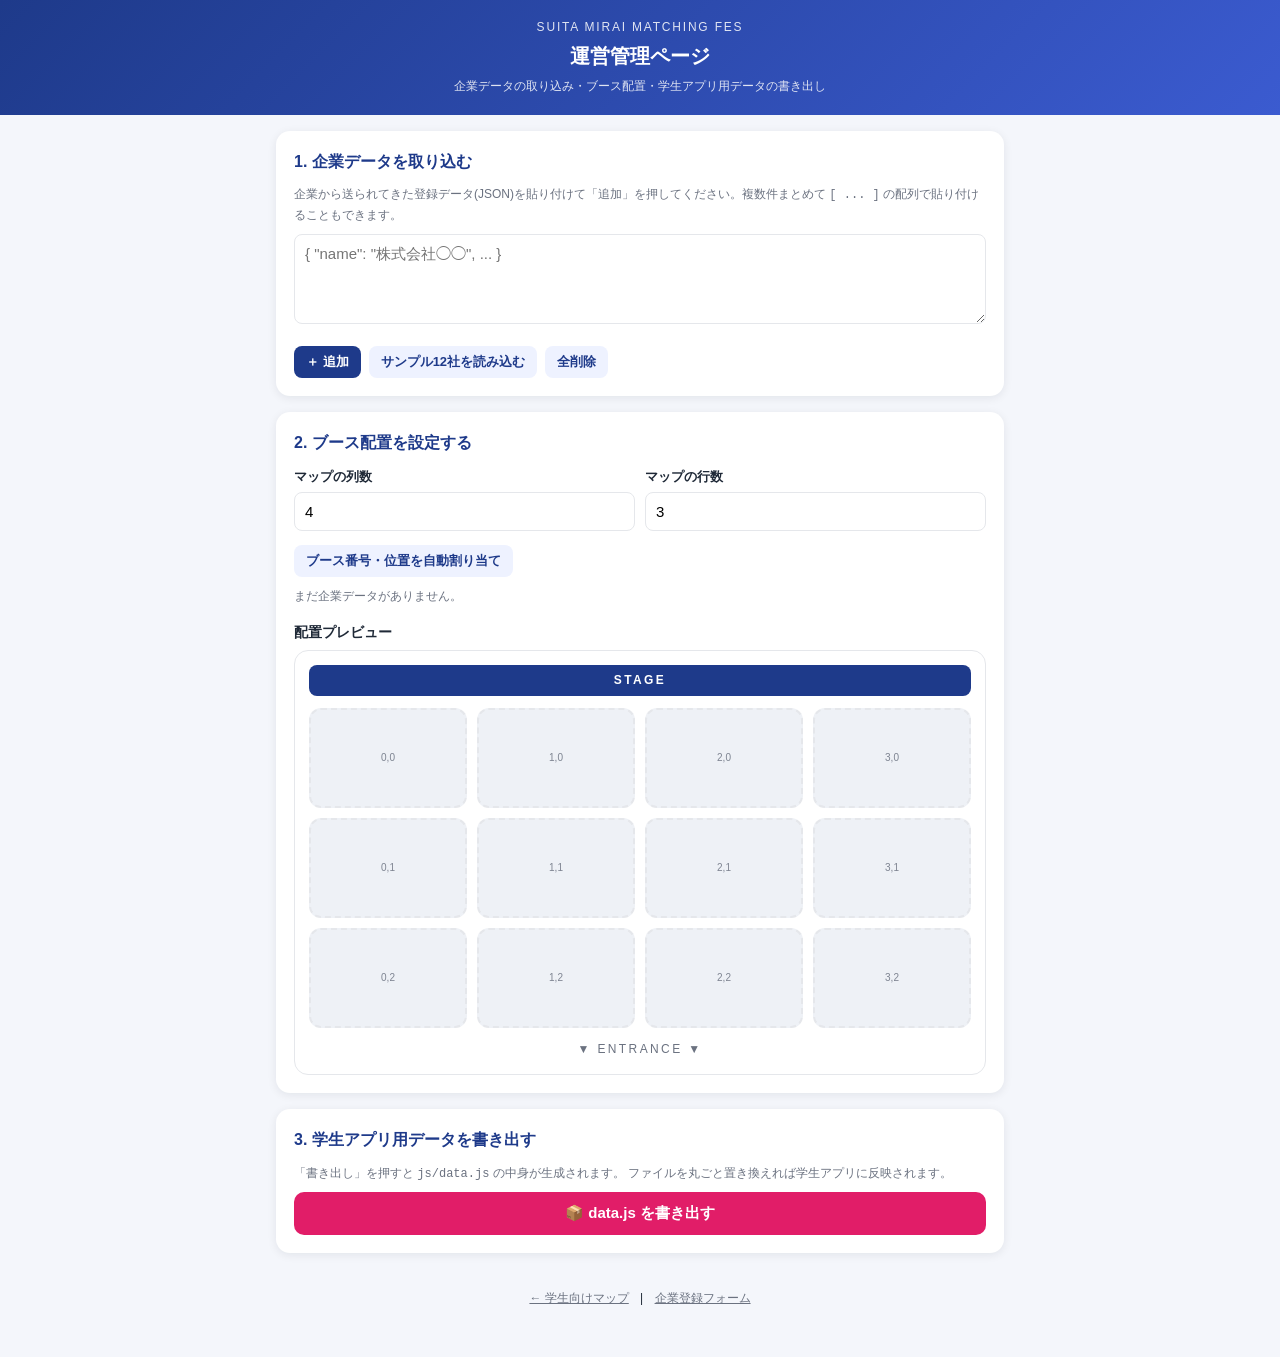
==== admin.html @ 0efe7aa8 "MBTI企業マッチングマップアプリを公開用に配置 - 学生・企業・運営の3画面(mbti-matching-app一式) - GitHub Pages自動デプロイ用ワークフローを追加  Co-Auth" ====
<!DOCTYPE html>
<html lang="ja">
<head>
  <meta charset="UTF-8" />
  <meta name="viewport" content="width=device-width, initial-scale=1.0" />
  <title>運営管理 | 吹田みらい企業マッチングフェス</title>
  <link rel="stylesheet" href="css/style.css" />
</head>
<body>
  <header class="app-header">
    <div class="event-name">SUITA MIRAI MATCHING FES</div>
    <h1>運営管理ページ</h1>
    <div class="subtitle">企業データの取り込み・ブース配置・学生アプリ用データの書き出し</div>
  </header>

  <main class="container">
    <div class="card">
      <h2>1. 企業データを取り込む</h2>
      <p class="note" style="margin-bottom:8px;">
        企業から送られてきた登録データ(JSON)を貼り付けて「追加」を押してください。複数件まとめて
        <code>[ ... ]</code> の配列で貼り付けることもできます。
      </p>
      <div class="form-group">
        <textarea id="import-area" class="output-area" placeholder='{ "name": "株式会社◯◯", ... }'></textarea>
      </div>
      <div class="btn-row">
        <button id="btn-import" class="btn btn-primary btn-sm">＋ 追加</button>
        <button id="btn-load-sample" class="btn btn-ghost btn-sm">サンプル12社を読み込む</button>
        <button id="btn-clear" class="btn btn-ghost btn-sm">全削除</button>
      </div>
    </div>

    <div class="card">
      <h2>2. ブース配置を設定する</h2>
      <div class="form-group" style="display:flex;gap:10px;">
        <div style="flex:1;">
          <label>マップの列数</label>
          <input type="number" id="map-cols" min="1" max="8" value="4" />
        </div>
        <div style="flex:1;">
          <label>マップの行数</label>
          <input type="number" id="map-rows" min="1" max="8" value="3" />
        </div>
      </div>
      <div class="btn-row" style="margin-bottom:10px;">
        <button id="btn-auto-assign" class="btn btn-ghost btn-sm">ブース番号・位置を自動割り当て</button>
      </div>
      <div id="company-list"></div>
      <h3>配置プレビュー</h3>
      <div class="map-wrap" style="box-shadow:none;border:1.5px solid var(--border);">
        <div class="map-stage">STAGE</div>
        <div id="preview-grid" class="map-grid"></div>
        <div class="map-entrance">▼ ENTRANCE ▼</div>
      </div>
    </div>

    <div class="card">
      <h2>3. 学生アプリ用データを書き出す</h2>
      <p class="note" style="margin-bottom:8px;">
        「書き出し」を押すと <code>js/data.js</code> の中身が生成されます。
        ファイルを丸ごと置き換えれば学生アプリに反映されます。
      </p>
      <button id="btn-export" class="btn btn-accent btn-block">📦 data.js を書き出す</button>
      <div id="export-wrap" class="hidden" style="margin-top:12px;">
        <textarea id="export-area" class="output-area" readonly style="min-height:200px;"></textarea>
        <div class="btn-row">
          <button id="btn-export-copy" class="btn btn-primary btn-sm">📋 コピー</button>
          <button id="btn-export-download" class="btn btn-ghost btn-sm">💾 data.js をダウンロード</button>
        </div>
      </div>
    </div>

    <nav class="footer-nav">
      <a href="index.html">← 学生向けマップ</a> |
      <a href="company.html">企業登録フォーム</a>
    </nav>
  </main>

  <div id="flash" class="flash"></div>

  <script src="js/mbti.js"></script>
  <script src="js/data.js"></script>
  <script src="js/admin.js"></script>
</body>
</html>
---- css/style.css ----
/* ============ 基本 ============ */
:root {
  --primary: #1e3a8a;
  --primary-light: #3b5bd0;
  --accent: #e11d68;
  --bg: #f4f6fb;
  --card: #ffffff;
  --text: #1f2937;
  --muted: #6b7280;
  --border: #e5e7eb;
  --radius: 14px;
  --shadow: 0 2px 10px rgba(15, 23, 42, 0.08);
}

* {
  box-sizing: border-box;
  margin: 0;
  padding: 0;
}

body {
  font-family: "Hiragino Kaku Gothic ProN", "Hiragino Sans", "Yu Gothic",
    "Noto Sans JP", sans-serif;
  background: var(--bg);
  color: var(--text);
  line-height: 1.65;
  -webkit-font-smoothing: antialiased;
}

.container {
  max-width: 760px;
  margin: 0 auto;
  padding: 16px;
}

/* ============ ヘッダー ============ */
.app-header {
  background: linear-gradient(135deg, var(--primary), var(--primary-light));
  color: #fff;
  padding: 18px 16px;
  text-align: center;
}

.app-header .event-name {
  font-size: 12px;
  letter-spacing: 0.15em;
  opacity: 0.85;
}

.app-header h1 {
  font-size: 20px;
  margin-top: 2px;
}

.app-header .subtitle {
  font-size: 12px;
  opacity: 0.85;
  margin-top: 4px;
}

/* ============ カード / セクション ============ */
.card {
  background: var(--card);
  border-radius: var(--radius);
  box-shadow: var(--shadow);
  padding: 18px;
  margin-bottom: 16px;
}

.card h2 {
  font-size: 16px;
  margin-bottom: 10px;
  color: var(--primary);
}

.card h3 {
  font-size: 14px;
  margin: 14px 0 6px;
}

.note {
  font-size: 12px;
  color: var(--muted);
}

.hidden {
  display: none !important;
}

/* ============ ボタン ============ */
.btn {
  display: inline-block;
  border: none;
  border-radius: 10px;
  padding: 12px 20px;
  font-size: 15px;
  font-weight: 700;
  cursor: pointer;
  transition: opacity 0.15s, transform 0.1s;
  text-align: center;
}

.btn:active {
  transform: scale(0.98);
}

.btn-primary {
  background: var(--primary);
  color: #fff;
}

.btn-accent {
  background: var(--accent);
  color: #fff;
}

.btn-ghost {
  background: #eef2ff;
  color: var(--primary);
}

.btn-block {
  display: block;
  width: 100%;
}

.btn-sm {
  padding: 7px 12px;
  font-size: 13px;
  border-radius: 8px;
}

.btn:disabled {
  opacity: 0.4;
  cursor: not-allowed;
}

/* ============ タイプ選択グリッド ============ */
.type-grid {
  display: grid;
  grid-template-columns: repeat(4, 1fr);
  gap: 8px;
}

.type-cell {
  border: 2px solid var(--border);
  border-radius: 10px;
  background: #fff;
  padding: 10px 2px;
  text-align: center;
  cursor: pointer;
  transition: border-color 0.15s, background 0.15s;
}

.type-cell .code {
  font-weight: 800;
  font-size: 15px;
  letter-spacing: 0.03em;
}

.type-cell .nick {
  font-size: 10px;
  color: var(--muted);
}

.type-cell.selected {
  border-color: var(--accent);
  background: #fdf2f8;
}

.group-legend {
  display: flex;
  flex-wrap: wrap;
  gap: 10px;
  margin-top: 10px;
  font-size: 11px;
  color: var(--muted);
}

.group-legend .dot {
  display: inline-block;
  width: 9px;
  height: 9px;
  border-radius: 50%;
  margin-right: 3px;
}

/* ============ 診断 ============ */
.quiz-progress {
  height: 6px;
  background: var(--border);
  border-radius: 3px;
  overflow: hidden;
  margin-bottom: 14px;
}

.quiz-progress .bar {
  height: 100%;
  background: var(--accent);
  transition: width 0.25s;
}

.quiz-q {
  font-size: 17px;
  font-weight: 700;
  margin-bottom: 16px;
}

.quiz-choice {
  display: block;
  width: 100%;
  border: 2px solid var(--border);
  background: #fff;
  border-radius: 12px;
  padding: 14px;
  font-size: 15px;
  text-align: left;
  margin-bottom: 10px;
  cursor: pointer;
}

.quiz-choice:hover {
  border-color: var(--primary-light);
}

/* ============ 自分のタイプバッジ ============ */
.my-type-bar {
  display: flex;
  align-items: center;
  justify-content: space-between;
  gap: 10px;
  background: var(--card);
  border-radius: var(--radius);
  box-shadow: var(--shadow);
  padding: 12px 16px;
  margin-bottom: 16px;
}

.my-type-bar .type-code {
  font-size: 22px;
  font-weight: 800;
  color: var(--accent);
}

.my-type-bar .type-name {
  font-size: 13px;
  color: var(--muted);
}

/* ============ ビュー切替 ============ */
.view-toggle {
  display: flex;
  background: #e2e8f0;
  border-radius: 10px;
  padding: 4px;
  margin-bottom: 14px;
}

.view-toggle button {
  flex: 1;
  border: none;
  background: transparent;
  padding: 9px;
  border-radius: 8px;
  font-size: 14px;
  font-weight: 700;
  color: var(--muted);
  cursor: pointer;
}

.view-toggle button.active {
  background: #fff;
  color: var(--primary);
  box-shadow: 0 1px 4px rgba(0, 0, 0, 0.1);
}

/* ============ 会場マップ ============ */
.map-wrap {
  background: var(--card);
  border-radius: var(--radius);
  box-shadow: var(--shadow);
  padding: 14px;
}

.map-title {
  text-align: center;
  font-size: 12px;
  color: var(--muted);
  margin-bottom: 8px;
}

.map-stage {
  background: var(--primary);
  color: #fff;
  text-align: center;
  font-size: 12px;
  font-weight: 700;
  border-radius: 8px;
  padding: 6px;
  margin-bottom: 12px;
  letter-spacing: 0.2em;
}

.map-grid {
  display: grid;
  gap: 10px;
}

.booth {
  border-radius: 12px;
  padding: 10px 6px;
  min-height: 86px;
  color: #fff;
  cursor: pointer;
  position: relative;
  display: flex;
  flex-direction: column;
  justify-content: center;
  text-align: center;
  transition: transform 0.12s;
  overflow: hidden;
}

.booth:active {
  transform: scale(0.97);
}

.booth .booth-label {
  font-size: 10px;
  opacity: 0.85;
}

.booth .booth-name {
  font-size: 12px;
  font-weight: 700;
  line-height: 1.3;
  word-break: break-word;
}

.booth .booth-score {
  font-size: 15px;
  font-weight: 800;
  margin-top: 2px;
}

.booth .rank-badge {
  position: absolute;
  top: 4px;
  left: 4px;
  background: #fff;
  color: var(--accent);
  font-size: 10px;
  font-weight: 800;
  border-radius: 999px;
  padding: 1px 7px;
}

.booth.empty {
  background: #eef1f6;
  border: 2px dashed var(--border);
  cursor: default;
  color: var(--muted);
}

.map-entrance {
  text-align: center;
  font-size: 12px;
  color: var(--muted);
  margin-top: 12px;
  letter-spacing: 0.2em;
}

.score-legend {
  display: flex;
  flex-wrap: wrap;
  gap: 8px 14px;
  margin-top: 12px;
  font-size: 11px;
  color: var(--muted);
}

/* ============ 企業リスト ============ */
.company-row {
  display: flex;
  align-items: center;
  gap: 12px;
  background: var(--card);
  border-radius: var(--radius);
  box-shadow: var(--shadow);
  padding: 14px;
  margin-bottom: 10px;
  cursor: pointer;
}

.company-row .score-circle {
  flex-shrink: 0;
  width: 54px;
  height: 54px;
  border-radius: 50%;
  color: #fff;
  display: flex;
  flex-direction: column;
  align-items: center;
  justify-content: center;
  font-weight: 800;
  font-size: 16px;
  line-height: 1;
}

.company-row .score-circle small {
  font-size: 8px;
  font-weight: 400;
  margin-top: 2px;
}

.company-row .info {
  min-width: 0;
}

.company-row .name {
  font-weight: 700;
  font-size: 15px;
}

.company-row .meta {
  font-size: 12px;
  color: var(--muted);
}

/* ============ モーダル(企業詳細) ============ */
.modal-overlay {
  position: fixed;
  inset: 0;
  background: rgba(15, 23, 42, 0.55);
  display: flex;
  align-items: flex-end;
  justify-content: center;
  z-index: 100;
}

.modal {
  background: #fff;
  border-radius: 18px 18px 0 0;
  width: 100%;
  max-width: 760px;
  max-height: 88vh;
  overflow-y: auto;
  padding: 22px 18px 34px;
  animation: slideUp 0.22s ease-out;
}

@keyframes slideUp {
  from {
    transform: translateY(40px);
    opacity: 0;
  }
  to {
    transform: translateY(0);
    opacity: 1;
  }
}

.modal .close-row {
  display: flex;
  justify-content: flex-end;
}

.modal .close-btn {
  border: none;
  background: #f1f5f9;
  border-radius: 50%;
  width: 32px;
  height: 32px;
  font-size: 16px;
  cursor: pointer;
}

.modal .detail-head {
  display: flex;
  justify-content: space-between;
  align-items: flex-start;
  gap: 12px;
  margin-bottom: 8px;
}

.modal .detail-head h2 {
  font-size: 19px;
}

.modal .detail-head .industry {
  font-size: 12px;
  color: var(--muted);
}

.match-banner {
  border-radius: 12px;
  color: #fff;
  padding: 14px;
  text-align: center;
  margin: 12px 0;
}

.match-banner .big {
  font-size: 32px;
  font-weight: 800;
  line-height: 1.1;
}

.match-banner .label {
  font-size: 13px;
  font-weight: 700;
}

.stat-row {
  display: flex;
  gap: 8px;
  margin: 12px 0;
}

.stat-box {
  flex: 1;
  background: #f8fafc;
  border-radius: 10px;
  padding: 10px 6px;
  text-align: center;
}

.stat-box .value {
  font-size: 18px;
  font-weight: 800;
  color: var(--primary);
}

.stat-box .label {
  font-size: 10px;
  color: var(--muted);
}

.dist-bar-row {
  display: flex;
  align-items: center;
  gap: 8px;
  margin-bottom: 6px;
  font-size: 12px;
}

.dist-bar-row .type-code {
  width: 44px;
  font-weight: 700;
}

.dist-bar-row .bar-track {
  flex: 1;
  background: #f1f5f9;
  border-radius: 5px;
  height: 14px;
  overflow: hidden;
}

.dist-bar-row .bar-fill {
  height: 100%;
  border-radius: 5px;
}

.dist-bar-row .pct {
  width: 56px;
  text-align: right;
  color: var(--muted);
}

.tips-list {
  list-style: none;
}

.tips-list li {
  background: #fdf6ee;
  border-left: 4px solid #f59e0b;
  border-radius: 6px;
  padding: 10px 12px;
  font-size: 13px;
  margin-bottom: 8px;
}

/* ============ フォーム(企業・運営) ============ */
.form-group {
  margin-bottom: 14px;
}

.form-group label {
  display: block;
  font-size: 13px;
  font-weight: 700;
  margin-bottom: 4px;
}

.form-group input[type="text"],
.form-group input[type="number"],
.form-group input[type="url"],
.form-group select,
.form-group textarea {
  width: 100%;
  border: 1.5px solid var(--border);
  border-radius: 8px;
  padding: 10px;
  font-size: 15px;
  font-family: inherit;
  background: #fff;
}

.form-group textarea {
  min-height: 90px;
  resize: vertical;
}

.mbti-count-grid {
  display: grid;
  grid-template-columns: repeat(4, 1fr);
  gap: 8px;
}

.mbti-count-cell {
  border: 1.5px solid var(--border);
  border-radius: 10px;
  padding: 8px 6px;
  text-align: center;
  background: #fff;
}

.mbti-count-cell .code {
  font-size: 13px;
  font-weight: 800;
}

.mbti-count-cell .nick {
  font-size: 9px;
  color: var(--muted);
  display: block;
  margin-bottom: 4px;
}

.mbti-count-cell input {
  width: 100%;
  border: 1px solid var(--border);
  border-radius: 6px;
  padding: 5px 2px;
  text-align: center;
  font-size: 15px;
}

.total-badge {
  display: inline-block;
  background: #eef2ff;
  color: var(--primary);
  font-weight: 700;
  font-size: 13px;
  border-radius: 999px;
  padding: 4px 14px;
  margin-top: 10px;
}

.output-area {
  width: 100%;
  min-height: 140px;
  font-family: ui-monospace, "SF Mono", Menlo, monospace;
  font-size: 12px;
  border: 1.5px solid var(--border);
  border-radius: 8px;
  padding: 10px;
  background: #f8fafc;
}

.btn-row {
  display: flex;
  gap: 8px;
  flex-wrap: wrap;
  margin-top: 10px;
}

.flash {
  position: fixed;
  bottom: 24px;
  left: 50%;
  transform: translateX(-50%);
  background: var(--text);
  color: #fff;
  border-radius: 999px;
  padding: 10px 22px;
  font-size: 13px;
  z-index: 200;
  opacity: 0;
  transition: opacity 0.25s;
  pointer-events: none;
}

.flash.show {
  opacity: 1;
}

/* 運営: 取り込み済み企業一覧 */
.admin-company-row {
  display: flex;
  align-items: center;
  justify-content: space-between;
  gap: 10px;
  border: 1.5px solid var(--border);
  border-radius: 10px;
  padding: 10px 12px;
  margin-bottom: 8px;
  background: #fff;
}

.admin-company-row .name {
  font-weight: 700;
  font-size: 14px;
}

.admin-company-row .meta {
  font-size: 11px;
  color: var(--muted);
}

.admin-company-row .controls {
  display: flex;
  align-items: center;
  gap: 6px;
}

.admin-company-row input,
.admin-company-row select {
  border: 1px solid var(--border);
  border-radius: 6px;
  padding: 4px 6px;
  font-size: 12px;
  width: 62px;
}

.footer-nav {
  text-align: center;
  padding: 20px 0 34px;
  font-size: 12px;
}

.footer-nav a {
  color: var(--muted);
  margin: 0 8px;
}

@media (min-width: 600px) {
  .modal-overlay {
    align-items: center;
  }
  .modal {
    border-radius: 18px;
  }
  .booth {
    min-height: 100px;
  }
  .booth .booth-name {
    font-size: 13px;
  }
}
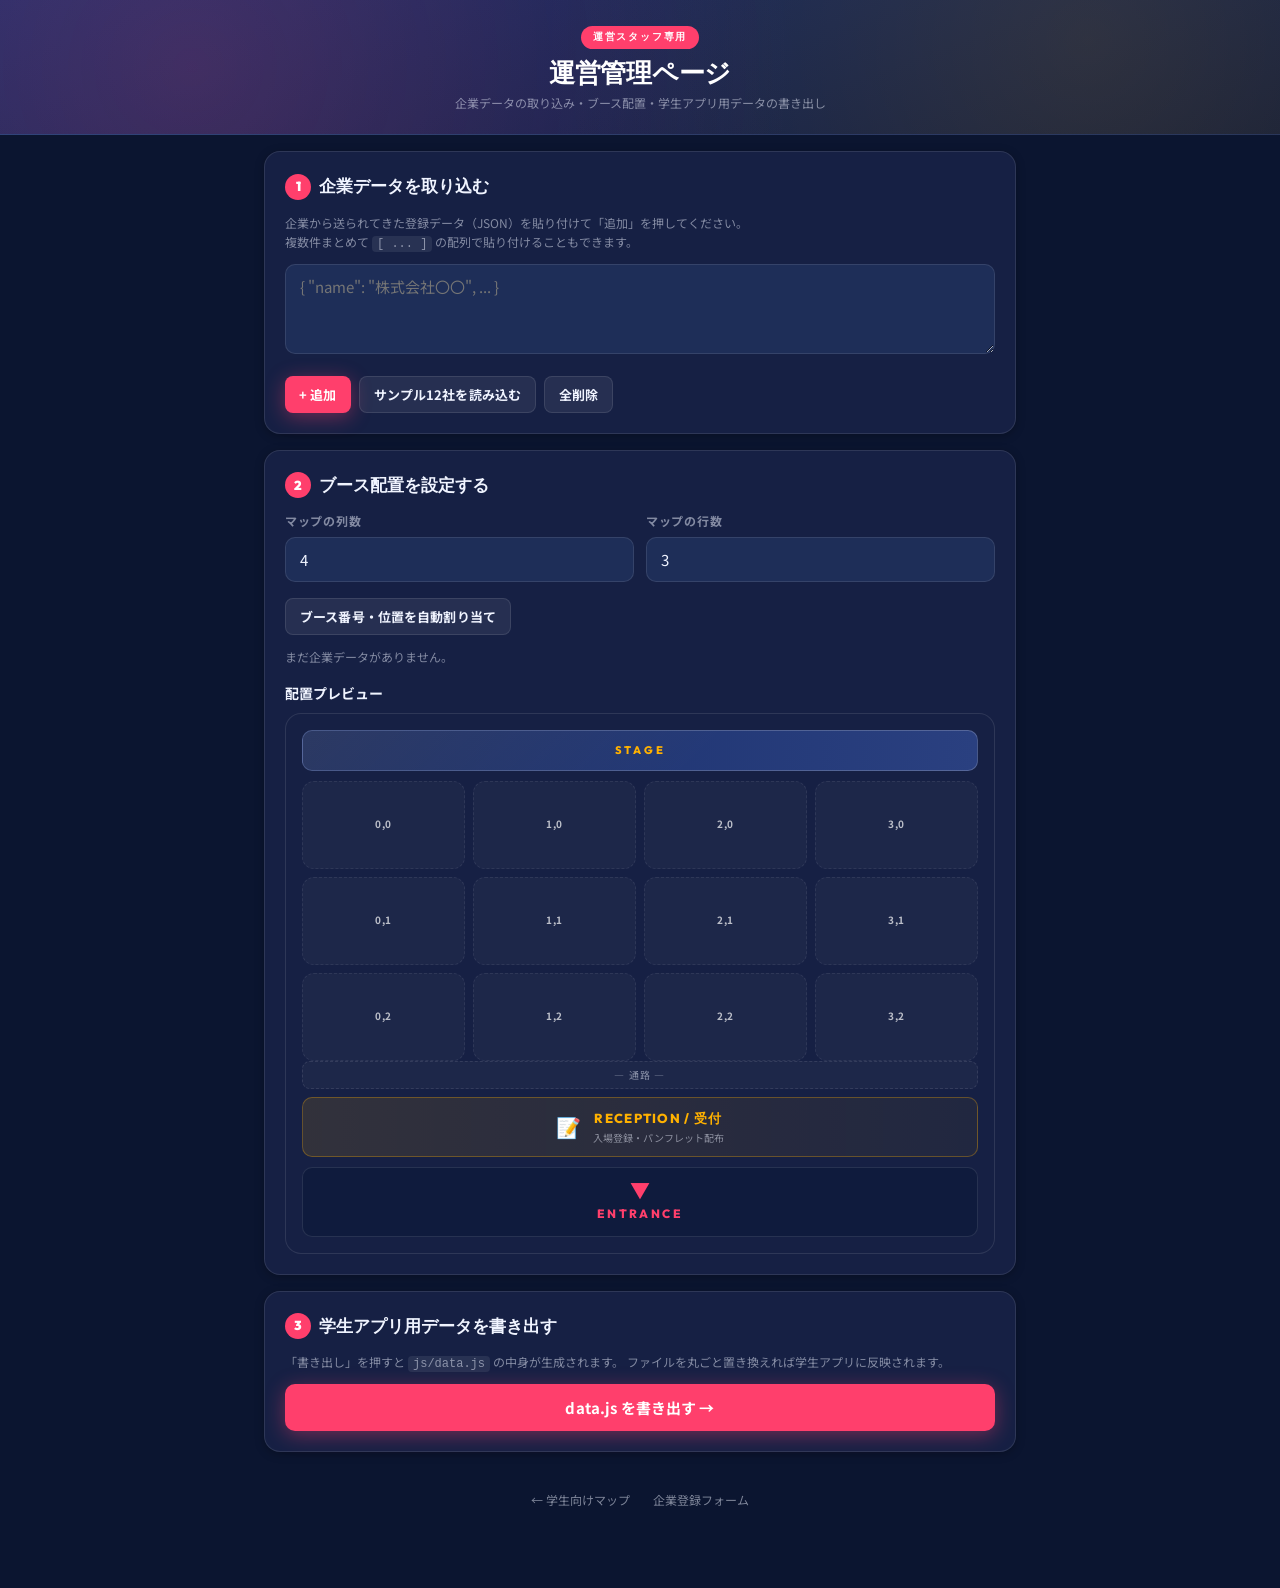
==== commit d879893b: "Redesign: festival dark theme, realistic venue map with reception/stage/entrance - New dark navy des" ====
--- a/admin.html
+++ b/admin.html
@@ -3,36 +3,43 @@
 <head>
   <meta charset="UTF-8" />
   <meta name="viewport" content="width=device-width, initial-scale=1.0" />
-  <title>運営管理 | 吹田みらい企業マッチングフェス</title>
+  <meta name="theme-color" content="#0b1530" />
+  <title>運営管理 | 吹田みらいマッチングフェス</title>
   <link rel="stylesheet" href="css/style.css" />
 </head>
 <body>
+
   <header class="app-header">
-    <div class="event-name">SUITA MIRAI MATCHING FES</div>
-    <h1>運営管理ページ</h1>
-    <div class="subtitle">企業データの取り込み・ブース配置・学生アプリ用データの書き出し</div>
+    <div class="header-inner">
+      <span class="event-badge">運営スタッフ専用</span>
+      <h1>運営管理ページ</h1>
+      <p class="subtitle">企業データの取り込み・ブース配置・学生アプリ用データの書き出し</p>
+    </div>
   </header>
 
   <main class="container">
+
+    <!-- 1. 企業データ取り込み -->
     <div class="card">
-      <h2>1. 企業データを取り込む</h2>
-      <p class="note" style="margin-bottom:8px;">
-        企業から送られてきた登録データ(JSON)を貼り付けて「追加」を押してください。複数件まとめて
-        <code>[ ... ]</code> の配列で貼り付けることもできます。
+      <h2><span class="step-num">1</span>企業データを取り込む</h2>
+      <p class="note" style="margin-bottom:10px;">
+        企業から送られてきた登録データ（JSON）を貼り付けて「追加」を押してください。<br />
+        複数件まとめて <code style="background:rgba(255,255,255,0.08);padding:1px 5px;border-radius:4px;">[ ... ]</code> の配列で貼り付けることもできます。
       </p>
       <div class="form-group">
-        <textarea id="import-area" class="output-area" placeholder='{ "name": "株式会社◯◯", ... }'></textarea>
+        <textarea id="import-area" class="output-area" placeholder='{ "name": "株式会社〇〇", ... }'></textarea>
       </div>
       <div class="btn-row">
-        <button id="btn-import" class="btn btn-primary btn-sm">＋ 追加</button>
+        <button id="btn-import" class="btn btn-accent btn-sm">+ 追加</button>
         <button id="btn-load-sample" class="btn btn-ghost btn-sm">サンプル12社を読み込む</button>
         <button id="btn-clear" class="btn btn-ghost btn-sm">全削除</button>
       </div>
     </div>
 
+    <!-- 2. ブース配置 -->
     <div class="card">
-      <h2>2. ブース配置を設定する</h2>
-      <div class="form-group" style="display:flex;gap:10px;">
+      <h2><span class="step-num">2</span>ブース配置を設定する</h2>
+      <div class="form-group" style="display:flex;gap:12px;">
         <div style="flex:1;">
           <label>マップの列数</label>
           <input type="number" id="map-cols" min="1" max="8" value="4" />
@@ -42,38 +49,53 @@
           <input type="number" id="map-rows" min="1" max="8" value="3" />
         </div>
       </div>
-      <div class="btn-row" style="margin-bottom:10px;">
+      <div class="btn-row" style="margin-bottom:12px;">
         <button id="btn-auto-assign" class="btn btn-ghost btn-sm">ブース番号・位置を自動割り当て</button>
       </div>
       <div id="company-list"></div>
       <h3>配置プレビュー</h3>
-      <div class="map-wrap" style="box-shadow:none;border:1.5px solid var(--border);">
-        <div class="map-stage">STAGE</div>
+      <div class="map-wrap" style="box-shadow:none;">
+        <div class="venue-stage">
+          <div class="venue-stage-label">STAGE</div>
+        </div>
         <div id="preview-grid" class="map-grid"></div>
-        <div class="map-entrance">▼ ENTRANCE ▼</div>
+        <div class="venue-aisle">— 通路 —</div>
+        <div class="venue-reception">
+          <div class="reception-icon">&#128221;</div>
+          <div class="reception-text">
+            <div class="reception-label">RECEPTION / 受付</div>
+            <div class="reception-sub">入場登録・パンフレット配布</div>
+          </div>
+        </div>
+        <div class="venue-entrance">
+          <div class="entrance-arrow">&#x25BC;</div>
+          <div class="entrance-label">ENTRANCE</div>
+        </div>
       </div>
     </div>
 
+    <!-- 3. 書き出し -->
     <div class="card">
-      <h2>3. 学生アプリ用データを書き出す</h2>
-      <p class="note" style="margin-bottom:8px;">
-        「書き出し」を押すと <code>js/data.js</code> の中身が生成されます。
+      <h2><span class="step-num">3</span>学生アプリ用データを書き出す</h2>
+      <p class="note" style="margin-bottom:10px;">
+        「書き出し」を押すと <code style="background:rgba(255,255,255,0.08);padding:1px 5px;border-radius:4px;">js/data.js</code> の中身が生成されます。
         ファイルを丸ごと置き換えれば学生アプリに反映されます。
       </p>
-      <button id="btn-export" class="btn btn-accent btn-block">📦 data.js を書き出す</button>
-      <div id="export-wrap" class="hidden" style="margin-top:12px;">
+      <button id="btn-export" class="btn btn-accent btn-block">data.js を書き出す →</button>
+      <div id="export-wrap" class="hidden" style="margin-top:14px;">
         <textarea id="export-area" class="output-area" readonly style="min-height:200px;"></textarea>
         <div class="btn-row">
-          <button id="btn-export-copy" class="btn btn-primary btn-sm">📋 コピー</button>
-          <button id="btn-export-download" class="btn btn-ghost btn-sm">💾 data.js をダウンロード</button>
+          <button id="btn-export-copy" class="btn btn-primary btn-sm">コピー</button>
+          <button id="btn-export-download" class="btn btn-ghost btn-sm">data.js をダウンロード</button>
         </div>
       </div>
     </div>
 
     <nav class="footer-nav">
-      <a href="index.html">← 学生向けマップ</a> |
+      <a href="index.html">← 学生向けマップ</a>
       <a href="company.html">企業登録フォーム</a>
     </nav>
+
   </main>
 
   <div id="flash" class="flash"></div>
--- a/css/style.css
+++ b/css/style.css
@@ -1,596 +1,952 @@
-/* ============ 基本 ============ */
+/* ============================================================
+   SUITA MIRAI MATCHING FES — Design System
+   Festival-grade event app: dark navy base, vivid coral accent,
+   warm amber highlights, crisp white text.
+   ============================================================ */
+
+/* ---------- Google Fonts ---------- */
+@import url('https://fonts.googleapis.com/css2?family=Noto+Sans+JP:wght@400;500;700;900&family=Outfit:wght@600;800;900&display=swap');
+
+/* ---------- Design Tokens ---------- */
 :root {
-  --primary: #1e3a8a;
-  --primary-light: #3b5bd0;
-  --accent: #e11d68;
-  --bg: #f4f6fb;
-  --card: #ffffff;
-  --text: #1f2937;
-  --muted: #6b7280;
-  --border: #e5e7eb;
-  --radius: 14px;
-  --shadow: 0 2px 10px rgba(15, 23, 42, 0.08);
-}
-
-* {
+  /* Core palette */
+  --primary:      #0f1b3d;   /* deep navy */
+  --primary-mid:  #1a2f6b;   /* mid navy */
+  --accent:       #ff3f6c;   /* vivid coral-pink */
+  --amber:        #ffb100;   /* warm amber */
+  --surface:      #162044;   /* card surface */
+  --surface-2:    #1e2e58;   /* slightly lighter surface */
+  --border:       rgba(255,255,255,0.10);
+  --text:         #f0f4ff;
+  --text-muted:   rgba(240,244,255,0.50);
+  --bg:           #0b1530;
+
+  /* Group colors (MBTI) */
+  --nt: #a78bfa;  /* violet */
+  --nf: #34d399;  /* emerald */
+  --sj: #60a5fa;  /* blue */
+  --sp: #fbbf24;  /* amber */
+
+  /* Match score colors */
+  --score-best:  #ff3f6c;
+  --score-good:  #ff8c42;
+  --score-ok:    #ffb100;
+  --score-avg:   #60a5fa;
+  --score-low:   #475569;
+
+  /* Layout */
+  --radius:       16px;
+  --radius-sm:    10px;
+  --shadow:       0 4px 24px rgba(0,0,0,0.35);
+  --shadow-sm:    0 2px 10px rgba(0,0,0,0.25);
+}
+
+/* ---------- Reset ---------- */
+*, *::before, *::after {
   box-sizing: border-box;
   margin: 0;
   padding: 0;
 }
 
+html {
+  background: var(--bg);
+  -webkit-text-size-adjust: 100%;
+}
+
 body {
-  font-family: "Hiragino Kaku Gothic ProN", "Hiragino Sans", "Yu Gothic",
-    "Noto Sans JP", sans-serif;
+  font-family: "Noto Sans JP", "Hiragino Kaku Gothic ProN", sans-serif;
   background: var(--bg);
   color: var(--text);
   line-height: 1.65;
   -webkit-font-smoothing: antialiased;
+  min-height: 100vh;
 }
 
 .container {
-  max-width: 760px;
+  max-width: 780px;
   margin: 0 auto;
-  padding: 16px;
-}
-
-/* ============ ヘッダー ============ */
+  padding: 16px 14px 40px;
+}
+
+/* ============ HEADER ============ */
 .app-header {
-  background: linear-gradient(135deg, var(--primary), var(--primary-light));
-  color: #fff;
-  padding: 18px 16px;
-  text-align: center;
-}
-
-.app-header .event-name {
-  font-size: 12px;
-  letter-spacing: 0.15em;
-  opacity: 0.85;
+  background: linear-gradient(160deg, var(--primary-mid) 0%, var(--primary) 100%);
+  padding: 20px 18px 22px;
+  text-align: center;
+  border-bottom: 1px solid var(--border);
+  position: relative;
+  overflow: hidden;
+}
+
+.app-header::before {
+  content: '';
+  position: absolute;
+  inset: 0;
+  background:
+    radial-gradient(circle at 15% 50%, rgba(255,63,108,0.18) 0%, transparent 55%),
+    radial-gradient(circle at 85% 30%, rgba(255,177,0,0.12) 0%, transparent 50%);
+  pointer-events: none;
+}
+
+.header-inner {
+  position: relative;
+  z-index: 1;
+}
+
+.event-badge {
+  display: inline-block;
+  background: var(--accent);
+  color: #fff;
+  font-family: 'Outfit', sans-serif;
+  font-size: 10px;
+  font-weight: 800;
+  letter-spacing: 0.18em;
+  text-transform: uppercase;
+  padding: 3px 12px;
+  border-radius: 999px;
+  margin-bottom: 8px;
 }
 
 .app-header h1 {
-  font-size: 20px;
-  margin-top: 2px;
+  font-family: 'Outfit', sans-serif;
+  font-size: 22px;
+  font-weight: 900;
+  letter-spacing: -0.01em;
+  color: #fff;
+  line-height: 1.2;
 }
 
 .app-header .subtitle {
   font-size: 12px;
-  opacity: 0.85;
-  margin-top: 4px;
-}
-
-/* ============ カード / セクション ============ */
+  color: var(--text-muted);
+  margin-top: 5px;
+}
+
+/* ============ CARD ============ */
 .card {
-  background: var(--card);
+  background: var(--surface);
+  border: 1px solid var(--border);
   border-radius: var(--radius);
-  box-shadow: var(--shadow);
-  padding: 18px;
+  padding: 20px;
   margin-bottom: 16px;
+  box-shadow: var(--shadow-sm);
 }
 
 .card h2 {
-  font-size: 16px;
-  margin-bottom: 10px;
-  color: var(--primary);
+  font-family: 'Outfit', sans-serif;
+  font-size: 17px;
+  font-weight: 800;
+  color: var(--text);
+  margin-bottom: 12px;
+  display: flex;
+  align-items: center;
+  gap: 8px;
+}
+
+.card h2 .step-num {
+  display: inline-flex;
+  align-items: center;
+  justify-content: center;
+  width: 26px;
+  height: 26px;
+  border-radius: 50%;
+  background: var(--accent);
+  color: #fff;
+  font-size: 13px;
+  font-weight: 900;
+  flex-shrink: 0;
 }
 
 .card h3 {
   font-size: 14px;
-  margin: 14px 0 6px;
+  font-weight: 700;
+  color: var(--text);
+  margin: 16px 0 8px;
 }
 
 .note {
   font-size: 12px;
-  color: var(--muted);
+  color: var(--text-muted);
+  line-height: 1.6;
 }
 
 .hidden {
   display: none !important;
 }
 
-/* ============ ボタン ============ */
+/* ============ BUTTONS ============ */
 .btn {
   display: inline-block;
   border: none;
-  border-radius: 10px;
-  padding: 12px 20px;
+  border-radius: var(--radius-sm);
+  padding: 13px 22px;
   font-size: 15px;
   font-weight: 700;
   cursor: pointer;
-  transition: opacity 0.15s, transform 0.1s;
-  text-align: center;
-}
-
-.btn:active {
-  transform: scale(0.98);
-}
+  transition: opacity 0.15s, transform 0.12s, box-shadow 0.15s;
+  text-align: center;
+  font-family: inherit;
+  letter-spacing: 0.01em;
+}
+
+.btn:active { transform: scale(0.97); }
+.btn:disabled { opacity: 0.35; cursor: not-allowed; }
 
 .btn-primary {
-  background: var(--primary);
-  color: #fff;
+  background: var(--primary-mid);
+  color: #fff;
+  border: 1px solid rgba(255,255,255,0.15);
 }
 
 .btn-accent {
   background: var(--accent);
   color: #fff;
+  box-shadow: 0 4px 20px rgba(255,63,108,0.40);
+}
+
+.btn-accent:not(:disabled):hover {
+  box-shadow: 0 6px 28px rgba(255,63,108,0.55);
+}
+
+.btn-amber {
+  background: var(--amber);
+  color: #0f1b3d;
+  font-weight: 800;
 }
 
 .btn-ghost {
-  background: #eef2ff;
-  color: var(--primary);
-}
-
-.btn-block {
-  display: block;
-  width: 100%;
-}
-
-.btn-sm {
-  padding: 7px 12px;
-  font-size: 13px;
-  border-radius: 8px;
-}
-
-.btn:disabled {
-  opacity: 0.4;
-  cursor: not-allowed;
-}
-
-/* ============ タイプ選択グリッド ============ */
+  background: rgba(255,255,255,0.07);
+  color: var(--text);
+  border: 1px solid var(--border);
+}
+
+.btn-ghost:hover { background: rgba(255,255,255,0.11); }
+
+.btn-block { display: block; width: 100%; }
+.btn-sm { padding: 8px 14px; font-size: 13px; border-radius: 8px; }
+
+/* ============ TYPE SELECTION GRID ============ */
 .type-grid {
   display: grid;
   grid-template-columns: repeat(4, 1fr);
   gap: 8px;
+  margin-bottom: 14px;
 }
 
 .type-cell {
   border: 2px solid var(--border);
-  border-radius: 10px;
-  background: #fff;
-  padding: 10px 2px;
+  border-radius: var(--radius-sm);
+  background: var(--surface-2);
+  padding: 10px 4px 8px;
   text-align: center;
   cursor: pointer;
-  transition: border-color 0.15s, background 0.15s;
-}
+  transition: border-color 0.15s, background 0.15s, transform 0.1s;
+  position: relative;
+}
+
+.type-cell:active { transform: scale(0.95); }
 
 .type-cell .code {
+  font-family: 'Outfit', sans-serif;
   font-weight: 800;
-  font-size: 15px;
-  letter-spacing: 0.03em;
+  font-size: 14px;
+  letter-spacing: 0.04em;
+  color: #fff;
 }
 
 .type-cell .nick {
-  font-size: 10px;
-  color: var(--muted);
+  font-size: 9px;
+  color: var(--text-muted);
+  margin-top: 2px;
+  display: block;
 }
 
 .type-cell.selected {
   border-color: var(--accent);
-  background: #fdf2f8;
-}
-
+  background: rgba(255,63,108,0.15);
+}
+
+.type-cell .group-dot {
+  display: block;
+  width: 6px;
+  height: 6px;
+  border-radius: 50%;
+  margin: 0 auto 5px;
+}
+
+/* GROUP LEGEND */
 .group-legend {
   display: flex;
   flex-wrap: wrap;
-  gap: 10px;
-  margin-top: 10px;
+  gap: 8px 14px;
+  margin-top: 2px;
   font-size: 11px;
-  color: var(--muted);
+  color: var(--text-muted);
 }
 
 .group-legend .dot {
   display: inline-block;
-  width: 9px;
-  height: 9px;
+  width: 8px;
+  height: 8px;
   border-radius: 50%;
-  margin-right: 3px;
-}
-
-/* ============ 診断 ============ */
+  margin-right: 4px;
+}
+
+/* ============ QUIZ ============ */
 .quiz-progress {
-  height: 6px;
-  background: var(--border);
+  height: 5px;
+  background: rgba(255,255,255,0.08);
   border-radius: 3px;
   overflow: hidden;
-  margin-bottom: 14px;
+  margin-bottom: 16px;
 }
 
 .quiz-progress .bar {
   height: 100%;
   background: var(--accent);
-  transition: width 0.25s;
+  transition: width 0.25s ease;
 }
 
 .quiz-q {
   font-size: 17px;
   font-weight: 700;
-  margin-bottom: 16px;
+  margin-bottom: 18px;
+  line-height: 1.5;
+  color: var(--text);
 }
 
 .quiz-choice {
   display: block;
   width: 100%;
+  background: var(--surface-2);
   border: 2px solid var(--border);
-  background: #fff;
-  border-radius: 12px;
-  padding: 14px;
+  border-radius: var(--radius-sm);
+  padding: 14px 16px;
   font-size: 15px;
+  font-family: inherit;
+  color: var(--text);
   text-align: left;
   margin-bottom: 10px;
   cursor: pointer;
+  transition: border-color 0.15s, background 0.15s;
 }
 
 .quiz-choice:hover {
-  border-color: var(--primary-light);
-}
-
-/* ============ 自分のタイプバッジ ============ */
+  border-color: var(--accent);
+  background: rgba(255,63,108,0.08);
+}
+
+/* ============ MY TYPE BAR ============ */
 .my-type-bar {
   display: flex;
   align-items: center;
   justify-content: space-between;
-  gap: 10px;
-  background: var(--card);
+  gap: 12px;
+  background: var(--surface);
+  border: 1px solid var(--border);
   border-radius: var(--radius);
-  box-shadow: var(--shadow);
-  padding: 12px 16px;
+  padding: 14px 16px;
+  margin-bottom: 14px;
+  box-shadow: var(--shadow-sm);
+}
+
+.my-type-bar .type-code {
+  font-family: 'Outfit', sans-serif;
+  font-size: 26px;
+  font-weight: 900;
+  color: var(--accent);
+  line-height: 1;
+}
+
+.my-type-bar .type-name {
+  font-size: 12px;
+  color: var(--text-muted);
+  margin-top: 2px;
+}
+
+.type-group-badge {
+  display: inline-block;
+  font-size: 10px;
+  font-weight: 700;
+  padding: 2px 8px;
+  border-radius: 999px;
+  margin-left: 6px;
+  vertical-align: middle;
+}
+
+/* ============ VIEW TOGGLE ============ */
+.view-toggle {
+  display: flex;
+  background: rgba(255,255,255,0.06);
+  border-radius: var(--radius-sm);
+  padding: 4px;
   margin-bottom: 16px;
-}
-
-.my-type-bar .type-code {
-  font-size: 22px;
-  font-weight: 800;
-  color: var(--accent);
-}
-
-.my-type-bar .type-name {
-  font-size: 13px;
-  color: var(--muted);
-}
-
-/* ============ ビュー切替 ============ */
-.view-toggle {
-  display: flex;
-  background: #e2e8f0;
-  border-radius: 10px;
-  padding: 4px;
-  margin-bottom: 14px;
+  border: 1px solid var(--border);
 }
 
 .view-toggle button {
   flex: 1;
   border: none;
   background: transparent;
-  padding: 9px;
+  padding: 10px;
   border-radius: 8px;
   font-size: 14px;
   font-weight: 700;
-  color: var(--muted);
+  color: var(--text-muted);
   cursor: pointer;
+  font-family: inherit;
+  transition: background 0.15s, color 0.15s;
 }
 
 .view-toggle button.active {
-  background: #fff;
-  color: var(--primary);
-  box-shadow: 0 1px 4px rgba(0, 0, 0, 0.1);
-}
-
-/* ============ 会場マップ ============ */
+  background: var(--accent);
+  color: #fff;
+  box-shadow: 0 2px 8px rgba(255,63,108,0.4);
+}
+
+/* ============ VENUE MAP ============ */
 .map-wrap {
-  background: var(--card);
+  background: var(--surface);
+  border: 1px solid var(--border);
   border-radius: var(--radius);
+  padding: 16px;
   box-shadow: var(--shadow);
-  padding: 14px;
+}
+
+.map-header {
+  display: flex;
+  align-items: center;
+  justify-content: space-between;
+  margin-bottom: 12px;
 }
 
 .map-title {
-  text-align: center;
+  font-size: 11px;
+  color: var(--text-muted);
+  font-weight: 700;
+  letter-spacing: 0.1em;
+  text-transform: uppercase;
+}
+
+/* ---------- Venue zones ---------- */
+.venue-zone {
+  border-radius: 10px;
+  margin-bottom: 10px;
+  overflow: hidden;
+}
+
+/* Stage bar */
+.venue-stage {
+  background: linear-gradient(90deg, var(--primary-mid), #2a4080);
+  border: 1px solid rgba(255,255,255,0.2);
+  border-radius: 10px;
+  text-align: center;
+  padding: 10px 8px;
+  margin-bottom: 10px;
+  position: relative;
+  overflow: hidden;
+}
+
+.venue-stage::after {
+  content: '';
+  position: absolute;
+  inset: 0;
+  background: linear-gradient(135deg, rgba(255,177,0,0.08) 0%, transparent 60%);
+}
+
+.venue-stage-label {
+  font-family: 'Outfit', sans-serif;
+  font-size: 11px;
+  font-weight: 800;
+  letter-spacing: 0.25em;
+  color: var(--amber);
+  text-transform: uppercase;
+  position: relative;
+  z-index: 1;
+}
+
+.venue-stage-sub {
+  font-size: 10px;
+  color: var(--text-muted);
+  margin-top: 2px;
+  position: relative;
+  z-index: 1;
+}
+
+/* Aisle */
+.venue-aisle {
+  background: rgba(255,255,255,0.03);
+  border: 1px dashed rgba(255,255,255,0.10);
+  border-radius: 8px;
+  text-align: center;
+  padding: 5px;
+  font-size: 10px;
+  color: var(--text-muted);
+  letter-spacing: 0.12em;
+  margin-bottom: 8px;
+}
+
+/* Booth section label */
+.booth-section-label {
+  font-size: 10px;
+  font-weight: 700;
+  color: var(--text-muted);
+  letter-spacing: 0.15em;
+  text-transform: uppercase;
+  margin-bottom: 6px;
+  padding-left: 2px;
+}
+
+/* Reception */
+.venue-reception {
+  background: linear-gradient(90deg, rgba(255,177,0,0.12), rgba(255,177,0,0.05));
+  border: 1px solid rgba(255,177,0,0.3);
+  border-radius: 10px;
+  display: flex;
+  align-items: center;
+  justify-content: center;
+  gap: 12px;
+  padding: 10px 16px;
+  margin-bottom: 10px;
+}
+
+.reception-icon {
+  font-size: 20px;
+  line-height: 1;
+}
+
+.reception-text {
+  text-align: center;
+}
+
+.reception-label {
+  font-family: 'Outfit', sans-serif;
+  font-size: 13px;
+  font-weight: 800;
+  color: var(--amber);
+  letter-spacing: 0.1em;
+}
+
+.reception-sub {
+  font-size: 10px;
+  color: var(--text-muted);
+}
+
+/* Entrance */
+.venue-entrance {
+  text-align: center;
+  padding: 12px 8px;
+  background: var(--primary);
+  border: 1px solid var(--border);
+  border-radius: 10px;
+  margin-top: 10px;
+}
+
+.entrance-arrow {
+  font-size: 20px;
+  color: var(--accent);
+  line-height: 1;
+  margin-bottom: 4px;
+  display: block;
+}
+
+.entrance-label {
+  font-family: 'Outfit', sans-serif;
   font-size: 12px;
-  color: var(--muted);
-  margin-bottom: 8px;
-}
-
-.map-stage {
-  background: var(--primary);
-  color: #fff;
-  text-align: center;
-  font-size: 12px;
-  font-weight: 700;
-  border-radius: 8px;
-  padding: 6px;
-  margin-bottom: 12px;
+  font-weight: 800;
+  color: var(--accent);
   letter-spacing: 0.2em;
-}
-
+  text-transform: uppercase;
+}
+
+.entrance-sub {
+  font-size: 10px;
+  color: var(--text-muted);
+  margin-top: 2px;
+}
+
+/* ============ BOOTH GRID ============ */
 .map-grid {
   display: grid;
-  gap: 10px;
+  gap: 8px;
 }
 
 .booth {
   border-radius: 12px;
-  padding: 10px 6px;
-  min-height: 86px;
-  color: #fff;
+  padding: 10px 7px;
+  min-height: 88px;
   cursor: pointer;
   position: relative;
   display: flex;
   flex-direction: column;
   justify-content: center;
   text-align: center;
-  transition: transform 0.12s;
+  transition: transform 0.12s, box-shadow 0.12s;
   overflow: hidden;
-}
-
-.booth:active {
-  transform: scale(0.97);
-}
+  border: 1px solid rgba(255,255,255,0.08);
+}
+
+.booth::before {
+  content: '';
+  position: absolute;
+  inset: 0;
+  background: linear-gradient(160deg, rgba(255,255,255,0.12) 0%, transparent 60%);
+  pointer-events: none;
+}
+
+.booth:hover, .booth:focus {
+  transform: translateY(-2px) scale(1.01);
+  box-shadow: 0 8px 24px rgba(0,0,0,0.4);
+}
+
+.booth:active { transform: scale(0.97); }
 
 .booth .booth-label {
   font-size: 10px;
-  opacity: 0.85;
+  font-weight: 700;
+  color: rgba(255,255,255,0.7);
+  letter-spacing: 0.08em;
+  position: relative;
+  z-index: 1;
 }
 
 .booth .booth-name {
-  font-size: 12px;
-  font-weight: 700;
-  line-height: 1.3;
+  font-size: 11px;
+  font-weight: 700;
+  line-height: 1.35;
   word-break: break-word;
+  color: #fff;
+  margin-top: 3px;
+  position: relative;
+  z-index: 1;
 }
 
 .booth .booth-score {
-  font-size: 15px;
-  font-weight: 800;
-  margin-top: 2px;
-}
-
-.booth .rank-badge {
+  font-family: 'Outfit', sans-serif;
+  font-size: 17px;
+  font-weight: 900;
+  margin-top: 4px;
+  color: #fff;
+  position: relative;
+  z-index: 1;
+}
+
+.booth .booth-badge {
   position: absolute;
-  top: 4px;
-  left: 4px;
-  background: #fff;
-  color: var(--accent);
-  font-size: 10px;
+  top: 5px;
+  right: 5px;
+  background: rgba(255,255,255,0.22);
+  backdrop-filter: blur(4px);
+  color: #fff;
+  font-size: 9px;
   font-weight: 800;
   border-radius: 999px;
-  padding: 1px 7px;
-}
+  padding: 2px 7px;
+  z-index: 2;
+  letter-spacing: 0.05em;
+}
+
+.booth.rank-1 .booth-badge { background: #ffd700; color: #333; }
+.booth.rank-2 .booth-badge { background: #c0c0c0; color: #333; }
+.booth.rank-3 .booth-badge { background: #cd7f32; color: #fff; }
 
 .booth.empty {
-  background: #eef1f6;
-  border: 2px dashed var(--border);
+  background: rgba(255,255,255,0.03) !important;
+  border: 1px dashed rgba(255,255,255,0.08) !important;
   cursor: default;
-  color: var(--muted);
-}
-
-.map-entrance {
-  text-align: center;
-  font-size: 12px;
-  color: var(--muted);
-  margin-top: 12px;
-  letter-spacing: 0.2em;
-}
-
+  min-height: 88px;
+}
+
+.booth.empty::before { display: none; }
+
+/* ============ SCORE LEGEND ============ */
 .score-legend {
   display: flex;
   flex-wrap: wrap;
-  gap: 8px 14px;
-  margin-top: 12px;
+  gap: 6px 12px;
+  margin-top: 14px;
+  padding-top: 12px;
+  border-top: 1px solid var(--border);
+}
+
+.score-legend-item {
+  display: flex;
+  align-items: center;
+  gap: 5px;
   font-size: 11px;
-  color: var(--muted);
-}
-
-/* ============ 企業リスト ============ */
+  color: var(--text-muted);
+}
+
+.score-dot {
+  width: 10px;
+  height: 10px;
+  border-radius: 3px;
+  flex-shrink: 0;
+}
+
+/* ============ COMPANY LIST (Ranking) ============ */
 .company-row {
   display: flex;
   align-items: center;
-  gap: 12px;
-  background: var(--card);
+  gap: 14px;
+  background: var(--surface);
+  border: 1px solid var(--border);
   border-radius: var(--radius);
-  box-shadow: var(--shadow);
-  padding: 14px;
+  padding: 14px 16px;
   margin-bottom: 10px;
   cursor: pointer;
-}
+  transition: border-color 0.15s, background 0.15s, transform 0.1s;
+}
+
+.company-row:hover {
+  border-color: rgba(255,63,108,0.4);
+  background: var(--surface-2);
+  transform: translateX(2px);
+}
+
+.company-row .rank-num {
+  font-family: 'Outfit', sans-serif;
+  font-size: 20px;
+  font-weight: 900;
+  color: var(--text-muted);
+  width: 28px;
+  text-align: center;
+  flex-shrink: 0;
+}
+
+.company-row:nth-child(1) .rank-num { color: #ffd700; }
+.company-row:nth-child(2) .rank-num { color: #c0c0c0; }
+.company-row:nth-child(3) .rank-num { color: #cd7f32; }
 
 .company-row .score-circle {
   flex-shrink: 0;
-  width: 54px;
-  height: 54px;
+  width: 56px;
+  height: 56px;
   border-radius: 50%;
-  color: #fff;
   display: flex;
   flex-direction: column;
   align-items: center;
   justify-content: center;
-  font-weight: 800;
-  font-size: 16px;
+  font-family: 'Outfit', sans-serif;
+  font-weight: 900;
+  font-size: 17px;
+  color: #fff;
   line-height: 1;
 }
 
 .company-row .score-circle small {
-  font-size: 8px;
+  font-size: 9px;
   font-weight: 400;
   margin-top: 2px;
-}
-
-.company-row .info {
-  min-width: 0;
-}
-
-.company-row .name {
-  font-weight: 700;
-  font-size: 15px;
-}
-
-.company-row .meta {
-  font-size: 12px;
-  color: var(--muted);
-}
-
-/* ============ モーダル(企業詳細) ============ */
+  opacity: 0.85;
+}
+
+.company-row .info { min-width: 0; flex: 1; }
+.company-row .name { font-weight: 700; font-size: 15px; color: var(--text); }
+.company-row .meta { font-size: 12px; color: var(--text-muted); margin-top: 2px; }
+
+.score-tag {
+  display: inline-block;
+  font-size: 10px;
+  font-weight: 700;
+  padding: 2px 8px;
+  border-radius: 999px;
+  margin-left: 4px;
+  color: #fff;
+}
+
+/* ============ MODAL ============ */
 .modal-overlay {
   position: fixed;
   inset: 0;
-  background: rgba(15, 23, 42, 0.55);
+  background: rgba(5,10,25,0.75);
+  backdrop-filter: blur(4px);
   display: flex;
   align-items: flex-end;
   justify-content: center;
-  z-index: 100;
+  z-index: 200;
 }
 
 .modal {
-  background: #fff;
-  border-radius: 18px 18px 0 0;
+  background: var(--surface);
+  border: 1px solid var(--border);
+  border-radius: 20px 20px 0 0;
   width: 100%;
-  max-width: 760px;
-  max-height: 88vh;
+  max-width: 780px;
+  max-height: 90vh;
   overflow-y: auto;
-  padding: 22px 18px 34px;
+  padding: 22px 18px 40px;
   animation: slideUp 0.22s ease-out;
 }
 
 @keyframes slideUp {
-  from {
-    transform: translateY(40px);
-    opacity: 0;
-  }
-  to {
-    transform: translateY(0);
-    opacity: 1;
-  }
+  from { transform: translateY(48px); opacity: 0; }
+  to   { transform: translateY(0);    opacity: 1; }
 }
 
 .modal .close-row {
   display: flex;
   justify-content: flex-end;
+  margin-bottom: 4px;
 }
 
 .modal .close-btn {
   border: none;
-  background: #f1f5f9;
+  background: rgba(255,255,255,0.08);
+  color: var(--text);
   border-radius: 50%;
-  width: 32px;
-  height: 32px;
+  width: 34px;
+  height: 34px;
   font-size: 16px;
   cursor: pointer;
-}
-
-.modal .detail-head {
-  display: flex;
-  justify-content: space-between;
-  align-items: flex-start;
-  gap: 12px;
-  margin-bottom: 8px;
+  display: flex;
+  align-items: center;
+  justify-content: center;
 }
 
 .modal .detail-head h2 {
-  font-size: 19px;
+  font-family: 'Outfit', sans-serif;
+  font-size: 20px;
+  font-weight: 900;
+  color: var(--text);
 }
 
 .modal .detail-head .industry {
   font-size: 12px;
-  color: var(--muted);
-}
-
+  color: var(--text-muted);
+  margin-top: 3px;
+}
+
+/* Match Banner */
 .match-banner {
-  border-radius: 12px;
-  color: #fff;
-  padding: 14px;
-  text-align: center;
-  margin: 12px 0;
+  border-radius: 14px;
+  padding: 18px;
+  text-align: center;
+  margin: 14px 0;
+  position: relative;
+  overflow: hidden;
+}
+
+.match-banner::before {
+  content: '';
+  position: absolute;
+  inset: 0;
+  background: linear-gradient(135deg, rgba(255,255,255,0.12) 0%, transparent 60%);
+  pointer-events: none;
 }
 
 .match-banner .big {
-  font-size: 32px;
-  font-weight: 800;
-  line-height: 1.1;
+  font-family: 'Outfit', sans-serif;
+  font-size: 48px;
+  font-weight: 900;
+  color: #fff;
+  line-height: 1;
+  position: relative;
 }
 
 .match-banner .label {
   font-size: 13px;
   font-weight: 700;
-}
-
+  color: rgba(255,255,255,0.85);
+  position: relative;
+}
+
+/* Stat Row */
 .stat-row {
   display: flex;
   gap: 8px;
-  margin: 12px 0;
+  margin: 14px 0;
 }
 
 .stat-box {
   flex: 1;
-  background: #f8fafc;
-  border-radius: 10px;
-  padding: 10px 6px;
+  background: var(--surface-2);
+  border: 1px solid var(--border);
+  border-radius: 12px;
+  padding: 12px 8px;
   text-align: center;
 }
 
 .stat-box .value {
-  font-size: 18px;
-  font-weight: 800;
-  color: var(--primary);
+  font-family: 'Outfit', sans-serif;
+  font-size: 20px;
+  font-weight: 900;
+  color: var(--accent);
+  line-height: 1;
 }
 
 .stat-box .label {
   font-size: 10px;
-  color: var(--muted);
-}
-
+  color: var(--text-muted);
+  margin-top: 4px;
+  line-height: 1.4;
+}
+
+/* Distribution bar */
 .dist-bar-row {
   display: flex;
   align-items: center;
   gap: 8px;
-  margin-bottom: 6px;
+  margin-bottom: 7px;
   font-size: 12px;
 }
 
 .dist-bar-row .type-code {
   width: 44px;
   font-weight: 700;
+  color: var(--text);
 }
 
 .dist-bar-row .bar-track {
   flex: 1;
-  background: #f1f5f9;
-  border-radius: 5px;
-  height: 14px;
+  background: rgba(255,255,255,0.07);
+  border-radius: 4px;
+  height: 12px;
   overflow: hidden;
 }
 
 .dist-bar-row .bar-fill {
   height: 100%;
-  border-radius: 5px;
+  border-radius: 4px;
+  transition: width 0.4s ease;
 }
 
 .dist-bar-row .pct {
-  width: 56px;
+  width: 60px;
   text-align: right;
-  color: var(--muted);
-}
-
+  color: var(--text-muted);
+  font-size: 11px;
+}
+
+/* Tips */
 .tips-list {
   list-style: none;
 }
 
 .tips-list li {
-  background: #fdf6ee;
-  border-left: 4px solid #f59e0b;
-  border-radius: 6px;
-  padding: 10px 12px;
+  background: rgba(255,177,0,0.08);
+  border-left: 3px solid var(--amber);
+  border-radius: 0 8px 8px 0;
+  padding: 10px 14px;
   font-size: 13px;
   margin-bottom: 8px;
-}
-
-/* ============ フォーム(企業・運営) ============ */
+  color: var(--text);
+  line-height: 1.6;
+}
+
+/* ============ FORMS (company / admin) ============ */
 .form-group {
-  margin-bottom: 14px;
+  margin-bottom: 16px;
 }
 
 .form-group label {
   display: block;
-  font-size: 13px;
-  font-weight: 700;
-  margin-bottom: 4px;
+  font-size: 12px;
+  font-weight: 700;
+  color: var(--text-muted);
+  margin-bottom: 6px;
+  letter-spacing: 0.06em;
+  text-transform: uppercase;
 }
 
 .form-group input[type="text"],
@@ -599,12 +955,21 @@
 .form-group select,
 .form-group textarea {
   width: 100%;
+  background: var(--surface-2);
   border: 1.5px solid var(--border);
-  border-radius: 8px;
-  padding: 10px;
+  border-radius: 10px;
+  padding: 11px 14px;
   font-size: 15px;
   font-family: inherit;
-  background: #fff;
+  color: var(--text);
+  transition: border-color 0.15s;
+}
+
+.form-group input:focus,
+.form-group select:focus,
+.form-group textarea:focus {
+  outline: none;
+  border-color: var(--accent);
 }
 
 .form-group textarea {
@@ -619,43 +984,49 @@
 }
 
 .mbti-count-cell {
+  background: var(--surface-2);
   border: 1.5px solid var(--border);
   border-radius: 10px;
   padding: 8px 6px;
   text-align: center;
-  background: #fff;
 }
 
 .mbti-count-cell .code {
+  font-family: 'Outfit', sans-serif;
   font-size: 13px;
   font-weight: 800;
+  color: var(--text);
 }
 
 .mbti-count-cell .nick {
   font-size: 9px;
-  color: var(--muted);
+  color: var(--text-muted);
   display: block;
-  margin-bottom: 4px;
+  margin-bottom: 5px;
 }
 
 .mbti-count-cell input {
   width: 100%;
+  background: var(--primary);
   border: 1px solid var(--border);
   border-radius: 6px;
   padding: 5px 2px;
   text-align: center;
   font-size: 15px;
+  color: var(--text);
+  font-family: inherit;
 }
 
 .total-badge {
   display: inline-block;
-  background: #eef2ff;
-  color: var(--primary);
+  background: rgba(255,177,0,0.15);
+  color: var(--amber);
   font-weight: 700;
   font-size: 13px;
   border-radius: 999px;
-  padding: 4px 14px;
+  padding: 5px 16px;
   margin-top: 10px;
+  border: 1px solid rgba(255,177,0,0.3);
 }
 
 .output-area {
@@ -663,10 +1034,12 @@
   min-height: 140px;
   font-family: ui-monospace, "SF Mono", Menlo, monospace;
   font-size: 12px;
+  background: var(--primary);
   border: 1.5px solid var(--border);
-  border-radius: 8px;
-  padding: 10px;
-  background: #f8fafc;
+  border-radius: 10px;
+  padding: 12px;
+  color: var(--text);
+  resize: vertical;
 }
 
 .btn-row {
@@ -676,47 +1049,51 @@
   margin-top: 10px;
 }
 
+/* ============ FLASH ============ */
 .flash {
   position: fixed;
-  bottom: 24px;
+  bottom: 28px;
   left: 50%;
   transform: translateX(-50%);
-  background: var(--text);
-  color: #fff;
+  background: rgba(15,27,61,0.92);
+  border: 1px solid var(--border);
+  backdrop-filter: blur(8px);
+  color: var(--text);
   border-radius: 999px;
-  padding: 10px 22px;
+  padding: 12px 24px;
   font-size: 13px;
-  z-index: 200;
+  font-weight: 700;
+  z-index: 300;
   opacity: 0;
   transition: opacity 0.25s;
   pointer-events: none;
-}
-
-.flash.show {
-  opacity: 1;
-}
-
-/* 運営: 取り込み済み企業一覧 */
+  white-space: nowrap;
+}
+
+.flash.show { opacity: 1; }
+
+/* ============ ADMIN: company list ============ */
 .admin-company-row {
   display: flex;
   align-items: center;
   justify-content: space-between;
   gap: 10px;
-  border: 1.5px solid var(--border);
+  background: var(--surface-2);
+  border: 1px solid var(--border);
   border-radius: 10px;
-  padding: 10px 12px;
+  padding: 10px 14px;
   margin-bottom: 8px;
-  background: #fff;
 }
 
 .admin-company-row .name {
   font-weight: 700;
   font-size: 14px;
+  color: var(--text);
 }
 
 .admin-company-row .meta {
   font-size: 11px;
-  color: var(--muted);
+  color: var(--text-muted);
 }
 
 .admin-company-row .controls {
@@ -727,35 +1104,43 @@
 
 .admin-company-row input,
 .admin-company-row select {
-  border: 1px solid var(--border);
+  background: var(--primary);
+  border: 1px solid var(--border);
+  color: var(--text);
   border-radius: 6px;
   padding: 4px 6px;
   font-size: 12px;
   width: 62px;
 }
 
+/* ============ FOOTER NAV ============ */
 .footer-nav {
   text-align: center;
-  padding: 20px 0 34px;
+  padding: 22px 0 40px;
   font-size: 12px;
+  color: var(--text-muted);
 }
 
 .footer-nav a {
-  color: var(--muted);
-  margin: 0 8px;
-}
-
+  color: var(--text-muted);
+  margin: 0 10px;
+  text-decoration: none;
+  transition: color 0.15s;
+}
+
+.footer-nav a:hover { color: var(--accent); }
+
+/* ============ RESPONSIVE ============ */
 @media (min-width: 600px) {
-  .modal-overlay {
-    align-items: center;
-  }
-  .modal {
-    border-radius: 18px;
-  }
-  .booth {
-    min-height: 100px;
-  }
-  .booth .booth-name {
-    font-size: 13px;
-  }
-}
+  .app-header h1 { font-size: 26px; }
+  .modal-overlay { align-items: center; }
+  .modal { border-radius: 20px; }
+  .booth { min-height: 100px; }
+  .booth .booth-name { font-size: 12px; }
+  .booth .booth-score { font-size: 18px; }
+}
+
+/* ============ SCROLLBAR ============ */
+::-webkit-scrollbar { width: 6px; }
+::-webkit-scrollbar-track { background: var(--primary); }
+::-webkit-scrollbar-thumb { background: rgba(255,255,255,0.15); border-radius: 3px; }
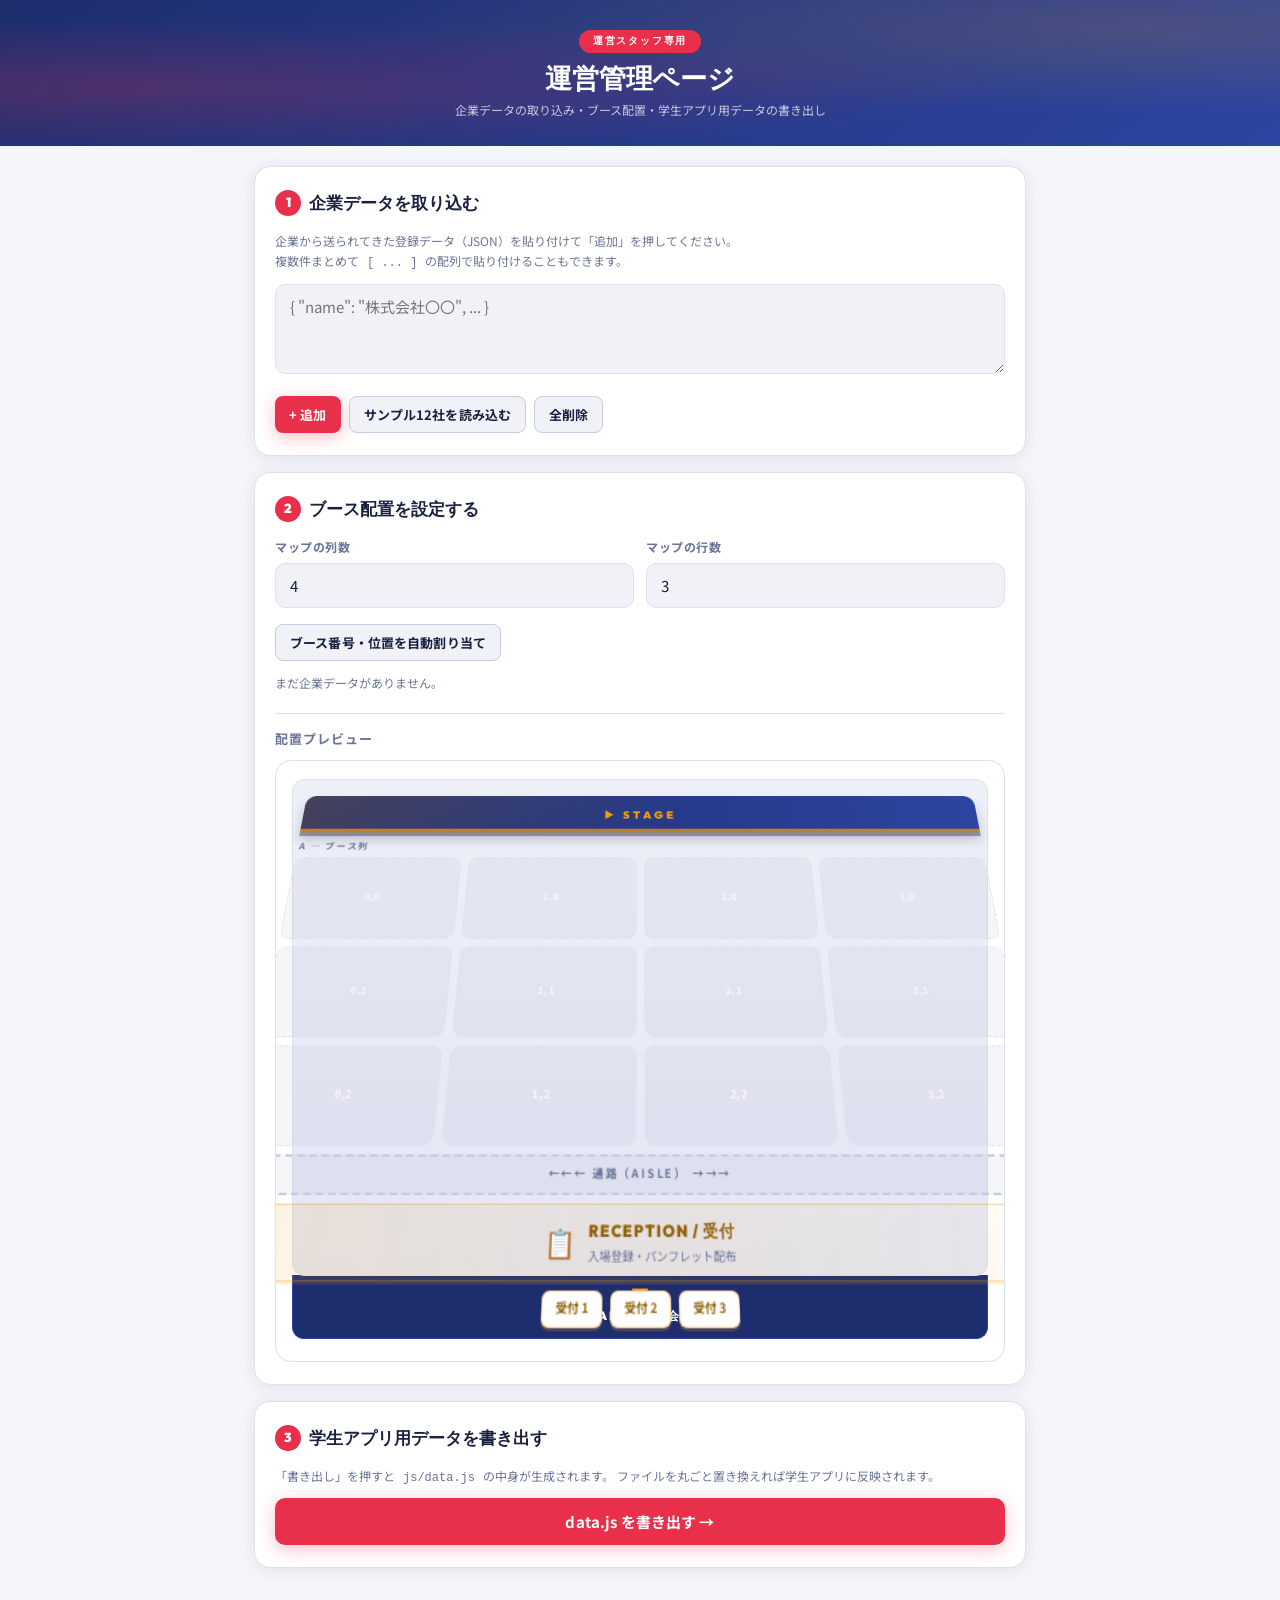
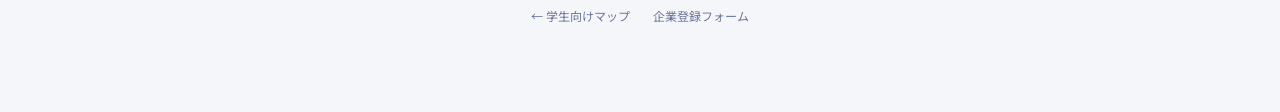
==== commit 43f14c48: "Redesign: white light theme + 3D perspective venue map - Switch full design system to white/off-whit" ====
--- a/admin.html
+++ b/admin.html
@@ -3,7 +3,7 @@
 <head>
   <meta charset="UTF-8" />
   <meta name="viewport" content="width=device-width, initial-scale=1.0" />
-  <meta name="theme-color" content="#0b1530" />
+  <meta name="theme-color" content="#1e2d6e" />
   <title>運営管理 | 吹田みらいマッチングフェス</title>
   <link rel="stylesheet" href="css/style.css" />
 </head>
@@ -55,21 +55,31 @@
       <div id="company-list"></div>
       <h3>配置プレビュー</h3>
       <div class="map-wrap" style="box-shadow:none;">
-        <div class="venue-stage">
-          <div class="venue-stage-label">STAGE</div>
-        </div>
-        <div id="preview-grid" class="map-grid"></div>
-        <div class="venue-aisle">— 通路 —</div>
-        <div class="venue-reception">
-          <div class="reception-icon">&#128221;</div>
-          <div class="reception-text">
-            <div class="reception-label">RECEPTION / 受付</div>
-            <div class="reception-sub">入場登録・パンフレット配布</div>
+        <div class="venue-3d-scene" style="margin-bottom:0;">
+          <div class="venue-floor">
+            <div class="venue-stage">
+              <div class="venue-stage-label">&#9654; STAGE</div>
+            </div>
+            <div class="venue-row-label">A — ブース列</div>
+            <div id="preview-grid" class="map-grid"></div>
+            <div class="venue-aisle">&#8592;&#8592;&#8592; 通路（AISLE） &#8594;&#8594;&#8594;</div>
+            <div class="venue-reception">
+              <div class="reception-icon">&#x1F4CB;</div>
+              <div class="reception-text">
+                <div class="reception-label">RECEPTION / 受付</div>
+                <div class="reception-sub">入場登録・パンフレット配布</div>
+              </div>
+            </div>
+            <div class="reception-desks">
+              <div class="reception-desk">受付 1</div>
+              <div class="reception-desk">受付 2</div>
+              <div class="reception-desk">受付 3</div>
+            </div>
           </div>
         </div>
-        <div class="venue-entrance">
+        <div class="venue-entrance-wrap">
           <div class="entrance-arrow">&#x25BC;</div>
-          <div class="entrance-label">ENTRANCE</div>
+          <div class="entrance-label">ENTRANCE &nbsp;|&nbsp; 会場入口</div>
         </div>
       </div>
     </div>
--- a/css/style.css
+++ b/css/style.css
@@ -1,44 +1,44 @@
 /* ============================================================
-   SUITA MIRAI MATCHING FES — Design System
-   Festival-grade event app: dark navy base, vivid coral accent,
-   warm amber highlights, crisp white text.
+   SUITA MIRAI MATCHING FES — Design System (Light Edition)
+   White base, coral-red accent, soft indigo accents.
    ============================================================ */
 
-/* ---------- Google Fonts ---------- */
 @import url('https://fonts.googleapis.com/css2?family=Noto+Sans+JP:wght@400;500;700;900&family=Outfit:wght@600;800;900&display=swap');
 
 /* ---------- Design Tokens ---------- */
 :root {
   /* Core palette */
-  --primary:      #0f1b3d;   /* deep navy */
-  --primary-mid:  #1a2f6b;   /* mid navy */
-  --accent:       #ff3f6c;   /* vivid coral-pink */
-  --amber:        #ffb100;   /* warm amber */
-  --surface:      #162044;   /* card surface */
-  --surface-2:    #1e2e58;   /* slightly lighter surface */
-  --border:       rgba(255,255,255,0.10);
-  --text:         #f0f4ff;
-  --text-muted:   rgba(240,244,255,0.50);
-  --bg:           #0b1530;
+  --primary:      #1e2d6e;   /* deep indigo */
+  --primary-mid:  #2d45a0;   /* mid indigo */
+  --accent:       #e8304a;   /* vivid red-coral */
+  --amber:        #f59e0b;   /* warm amber */
+  --bg:           #f5f6fa;   /* off-white page bg */
+  --surface:      #ffffff;   /* card */
+  --surface-2:    #f0f2f8;   /* input / subtle bg */
+  --border:       #dde1ee;
+  --border-strong:#c5cbe0;
+  --text:         #1a2040;
+  --text-muted:   #6b7498;
 
   /* Group colors (MBTI) */
-  --nt: #a78bfa;  /* violet */
-  --nf: #34d399;  /* emerald */
-  --sj: #60a5fa;  /* blue */
-  --sp: #fbbf24;  /* amber */
+  --nt: #7c3aed;  /* violet */
+  --nf: #059669;  /* emerald */
+  --sj: #2563eb;  /* blue */
+  --sp: #d97706;  /* amber */
 
   /* Match score colors */
-  --score-best:  #ff3f6c;
-  --score-good:  #ff8c42;
-  --score-ok:    #ffb100;
-  --score-avg:   #60a5fa;
-  --score-low:   #475569;
+  --score-best:  #e8304a;
+  --score-good:  #f97316;
+  --score-ok:    #f59e0b;
+  --score-avg:   #3b82f6;
+  --score-low:   #94a3b8;
 
   /* Layout */
   --radius:       16px;
   --radius-sm:    10px;
-  --shadow:       0 4px 24px rgba(0,0,0,0.35);
-  --shadow-sm:    0 2px 10px rgba(0,0,0,0.25);
+  --shadow:       0 2px 16px rgba(30,45,110,0.10);
+  --shadow-sm:    0 1px 8px rgba(30,45,110,0.07);
+  --shadow-lg:    0 8px 40px rgba(30,45,110,0.14);
 }
 
 /* ---------- Reset ---------- */
@@ -63,17 +63,16 @@
 }
 
 .container {
-  max-width: 780px;
+  max-width: 800px;
   margin: 0 auto;
-  padding: 16px 14px 40px;
+  padding: 20px 14px 48px;
 }
 
 /* ============ HEADER ============ */
 .app-header {
-  background: linear-gradient(160deg, var(--primary-mid) 0%, var(--primary) 100%);
-  padding: 20px 18px 22px;
+  background: linear-gradient(140deg, var(--primary) 0%, var(--primary-mid) 100%);
+  padding: 24px 18px 26px;
   text-align: center;
-  border-bottom: 1px solid var(--border);
   position: relative;
   overflow: hidden;
 }
@@ -83,15 +82,12 @@
   position: absolute;
   inset: 0;
   background:
-    radial-gradient(circle at 15% 50%, rgba(255,63,108,0.18) 0%, transparent 55%),
-    radial-gradient(circle at 85% 30%, rgba(255,177,0,0.12) 0%, transparent 50%);
+    radial-gradient(ellipse at 10% 60%, rgba(232,48,74,0.22) 0%, transparent 55%),
+    radial-gradient(ellipse at 90% 20%, rgba(245,158,11,0.16) 0%, transparent 50%);
   pointer-events: none;
 }
 
-.header-inner {
-  position: relative;
-  z-index: 1;
-}
+.header-inner { position: relative; z-index: 1; }
 
 .event-badge {
   display: inline-block;
@@ -102,14 +98,14 @@
   font-weight: 800;
   letter-spacing: 0.18em;
   text-transform: uppercase;
-  padding: 3px 12px;
+  padding: 3px 14px;
   border-radius: 999px;
-  margin-bottom: 8px;
+  margin-bottom: 9px;
 }
 
 .app-header h1 {
   font-family: 'Outfit', sans-serif;
-  font-size: 22px;
+  font-size: 23px;
   font-weight: 900;
   letter-spacing: -0.01em;
   color: #fff;
@@ -118,8 +114,8 @@
 
 .app-header .subtitle {
   font-size: 12px;
-  color: var(--text-muted);
-  margin-top: 5px;
+  color: rgba(255,255,255,0.72);
+  margin-top: 6px;
 }
 
 /* ============ CARD ============ */
@@ -127,9 +123,9 @@
   background: var(--surface);
   border: 1px solid var(--border);
   border-radius: var(--radius);
-  padding: 20px;
+  padding: 22px 20px;
   margin-bottom: 16px;
-  box-shadow: var(--shadow-sm);
+  box-shadow: var(--shadow);
 }
 
 .card h2 {
@@ -137,7 +133,7 @@
   font-size: 17px;
   font-weight: 800;
   color: var(--text);
-  margin-bottom: 12px;
+  margin-bottom: 14px;
   display: flex;
   align-items: center;
   gap: 8px;
@@ -158,21 +154,23 @@
 }
 
 .card h3 {
-  font-size: 14px;
-  font-weight: 700;
-  color: var(--text);
-  margin: 16px 0 8px;
+  font-size: 13px;
+  font-weight: 700;
+  color: var(--text-muted);
+  letter-spacing: 0.08em;
+  text-transform: uppercase;
+  margin: 20px 0 10px;
+  padding-top: 14px;
+  border-top: 1px solid var(--border);
 }
 
 .note {
   font-size: 12px;
   color: var(--text-muted);
-  line-height: 1.6;
-}
-
-.hidden {
-  display: none !important;
-}
+  line-height: 1.7;
+}
+
+.hidden { display: none !important; }
 
 /* ============ BUTTONS ============ */
 .btn {
@@ -195,32 +193,31 @@
 .btn-primary {
   background: var(--primary-mid);
   color: #fff;
-  border: 1px solid rgba(255,255,255,0.15);
 }
 
 .btn-accent {
   background: var(--accent);
   color: #fff;
-  box-shadow: 0 4px 20px rgba(255,63,108,0.40);
+  box-shadow: 0 4px 18px rgba(232,48,74,0.30);
 }
 
 .btn-accent:not(:disabled):hover {
-  box-shadow: 0 6px 28px rgba(255,63,108,0.55);
+  box-shadow: 0 6px 28px rgba(232,48,74,0.45);
 }
 
 .btn-amber {
   background: var(--amber);
-  color: #0f1b3d;
+  color: #fff;
   font-weight: 800;
 }
 
 .btn-ghost {
-  background: rgba(255,255,255,0.07);
-  color: var(--text);
-  border: 1px solid var(--border);
-}
-
-.btn-ghost:hover { background: rgba(255,255,255,0.11); }
+  background: var(--surface-2);
+  color: var(--text);
+  border: 1px solid var(--border-strong);
+}
+
+.btn-ghost:hover { background: var(--border); }
 
 .btn-block { display: block; width: 100%; }
 .btn-sm { padding: 8px 14px; font-size: 13px; border-radius: 8px; }
@@ -249,9 +246,9 @@
 .type-cell .code {
   font-family: 'Outfit', sans-serif;
   font-weight: 800;
-  font-size: 14px;
+  font-size: 13px;
   letter-spacing: 0.04em;
-  color: #fff;
+  color: var(--text);
 }
 
 .type-cell .nick {
@@ -263,7 +260,7 @@
 
 .type-cell.selected {
   border-color: var(--accent);
-  background: rgba(255,63,108,0.15);
+  background: rgba(232,48,74,0.07);
 }
 
 .type-cell .group-dot {
@@ -279,7 +276,7 @@
   display: flex;
   flex-wrap: wrap;
   gap: 8px 14px;
-  margin-top: 2px;
+  margin-top: 6px;
   font-size: 11px;
   color: var(--text-muted);
 }
@@ -295,7 +292,7 @@
 /* ============ QUIZ ============ */
 .quiz-progress {
   height: 5px;
-  background: rgba(255,255,255,0.08);
+  background: var(--border);
   border-radius: 3px;
   overflow: hidden;
   margin-bottom: 16px;
@@ -311,7 +308,7 @@
   font-size: 17px;
   font-weight: 700;
   margin-bottom: 18px;
-  line-height: 1.5;
+  line-height: 1.55;
   color: var(--text);
 }
 
@@ -333,7 +330,7 @@
 
 .quiz-choice:hover {
   border-color: var(--accent);
-  background: rgba(255,63,108,0.08);
+  background: rgba(232,48,74,0.05);
 }
 
 /* ============ MY TYPE BAR ============ */
@@ -377,7 +374,7 @@
 /* ============ VIEW TOGGLE ============ */
 .view-toggle {
   display: flex;
-  background: rgba(255,255,255,0.06);
+  background: var(--surface);
   border-radius: var(--radius-sm);
   padding: 4px;
   margin-bottom: 16px;
@@ -401,64 +398,90 @@
 .view-toggle button.active {
   background: var(--accent);
   color: #fff;
-  box-shadow: 0 2px 8px rgba(255,63,108,0.4);
-}
-
-/* ============ VENUE MAP ============ */
+  box-shadow: 0 2px 8px rgba(232,48,74,0.3);
+}
+
+/* ============ VENUE MAP WRAPPER ============ */
 .map-wrap {
   background: var(--surface);
   border: 1px solid var(--border);
   border-radius: var(--radius);
-  padding: 16px;
+  padding: 18px 16px 22px;
   box-shadow: var(--shadow);
+  overflow: hidden;
 }
 
 .map-header {
   display: flex;
   align-items: center;
   justify-content: space-between;
-  margin-bottom: 12px;
+  margin-bottom: 16px;
 }
 
 .map-title {
-  font-size: 11px;
-  color: var(--text-muted);
-  font-weight: 700;
-  letter-spacing: 0.1em;
-  text-transform: uppercase;
-}
-
-/* ---------- Venue zones ---------- */
-.venue-zone {
-  border-radius: 10px;
-  margin-bottom: 10px;
-  overflow: hidden;
-}
-
-/* Stage bar */
+  font-family: 'Outfit', sans-serif;
+  font-size: 14px;
+  font-weight: 800;
+  color: var(--primary);
+  letter-spacing: 0.05em;
+}
+
+/* ============ 3-D PERSPECTIVE VENUE ============ */
+
+/* Outer perspective stage */
+.venue-3d-scene {
+  perspective: 900px;
+  perspective-origin: 50% 0%;
+  margin-bottom: 14px;
+  /* subtle floor colour */
+  background: linear-gradient(180deg, #eef0f8 0%, #e4e7f4 100%);
+  border-radius: 12px;
+  padding: 14px 10px 20px;
+  border: 1px solid var(--border);
+}
+
+/* The tilted "floor" plane */
+.venue-floor {
+  transform: rotateX(28deg);
+  transform-origin: 50% 0%;
+  transform-style: preserve-3d;
+}
+
+/* ---- STAGE ---- */
 .venue-stage {
-  background: linear-gradient(90deg, var(--primary-mid), #2a4080);
-  border: 1px solid rgba(255,255,255,0.2);
-  border-radius: 10px;
+  background: linear-gradient(90deg, var(--primary) 0%, var(--primary-mid) 100%);
+  border-radius: 10px 10px 0 0;
   text-align: center;
-  padding: 10px 8px;
-  margin-bottom: 10px;
+  padding: 12px 8px 10px;
+  margin-bottom: 0;
   position: relative;
   overflow: hidden;
-}
-
+  box-shadow: 0 4px 0 rgba(15,20,60,0.35), 0 8px 12px rgba(15,20,60,0.20);
+}
+
+.venue-stage::before {
+  content: '';
+  position: absolute;
+  inset: 0;
+  background: linear-gradient(135deg, rgba(245,158,11,0.18) 0%, transparent 55%);
+  pointer-events: none;
+}
+
+/* curtain detail line */
 .venue-stage::after {
   content: '';
   position: absolute;
-  inset: 0;
-  background: linear-gradient(135deg, rgba(255,177,0,0.08) 0%, transparent 60%);
+  bottom: 0; left: 0; right: 0;
+  height: 4px;
+  background: var(--amber);
+  opacity: 0.7;
 }
 
 .venue-stage-label {
   font-family: 'Outfit', sans-serif;
   font-size: 11px;
-  font-weight: 800;
-  letter-spacing: 0.25em;
+  font-weight: 900;
+  letter-spacing: 0.28em;
   color: var(--amber);
   text-transform: uppercase;
   position: relative;
@@ -467,144 +490,175 @@
 
 .venue-stage-sub {
   font-size: 10px;
-  color: var(--text-muted);
-  margin-top: 2px;
+  color: rgba(255,255,255,0.65);
+  margin-top: 3px;
   position: relative;
   z-index: 1;
 }
 
-/* Aisle */
+/* ---- BOOTH ROWS ---- */
+.venue-row-label {
+  font-size: 9px;
+  font-weight: 700;
+  color: var(--text-muted);
+  letter-spacing: 0.18em;
+  text-transform: uppercase;
+  padding: 8px 2px 3px;
+}
+
+/* ---- AISLE ---- */
 .venue-aisle {
-  background: rgba(255,255,255,0.03);
-  border: 1px dashed rgba(255,255,255,0.10);
+  background: rgba(30,45,110,0.04);
+  border-top: 2px dashed var(--border-strong);
+  border-bottom: 2px dashed var(--border-strong);
+  text-align: center;
+  padding: 6px 4px;
+  font-size: 9px;
+  font-weight: 700;
+  color: var(--text-muted);
+  letter-spacing: 0.2em;
+  text-transform: uppercase;
+  margin: 6px 0;
+}
+
+/* ---- RECEPTION ---- */
+.venue-reception {
+  background: linear-gradient(90deg, rgba(245,158,11,0.12), rgba(245,158,11,0.04));
+  border: 1.5px solid rgba(245,158,11,0.35);
   border-radius: 8px;
-  text-align: center;
-  padding: 5px;
-  font-size: 10px;
-  color: var(--text-muted);
-  letter-spacing: 0.12em;
-  margin-bottom: 8px;
-}
-
-/* Booth section label */
-.booth-section-label {
-  font-size: 10px;
-  font-weight: 700;
-  color: var(--text-muted);
-  letter-spacing: 0.15em;
-  text-transform: uppercase;
-  margin-bottom: 6px;
-  padding-left: 2px;
-}
-
-/* Reception */
-.venue-reception {
-  background: linear-gradient(90deg, rgba(255,177,0,0.12), rgba(255,177,0,0.05));
-  border: 1px solid rgba(255,177,0,0.3);
-  border-radius: 10px;
   display: flex;
   align-items: center;
   justify-content: center;
-  gap: 12px;
-  padding: 10px 16px;
-  margin-bottom: 10px;
+  gap: 10px;
+  padding: 9px 16px;
+  margin: 6px 0;
+  box-shadow: 0 2px 0 rgba(245,158,11,0.15);
 }
 
 .reception-icon {
   font-size: 20px;
   line-height: 1;
-}
-
-.reception-text {
+  flex-shrink: 0;
+}
+
+.reception-text { text-align: center; }
+
+.reception-label {
+  font-family: 'Outfit', sans-serif;
+  font-size: 12px;
+  font-weight: 900;
+  color: #92640a;
+  letter-spacing: 0.08em;
+}
+
+.reception-sub {
+  font-size: 9px;
+  color: var(--text-muted);
+  margin-top: 1px;
+}
+
+.reception-desks {
+  display: flex;
+  gap: 6px;
+  justify-content: center;
+  margin-top: 6px;
+}
+
+.reception-desk {
+  background: #fff;
+  border: 1px solid rgba(245,158,11,0.4);
+  border-radius: 6px;
+  padding: 4px 10px;
+  font-size: 9px;
+  font-weight: 700;
+  color: #92640a;
+  box-shadow: 0 2px 0 rgba(245,158,11,0.2);
+}
+
+/* ---- ENTRANCE ---- */
+.venue-entrance-wrap {
+  /* outside the 3d-scene so it stays flat */
+  background: var(--primary);
+  border-radius: 0 0 12px 12px;
+  padding: 10px 8px 12px;
   text-align: center;
-}
-
-.reception-label {
-  font-family: 'Outfit', sans-serif;
-  font-size: 13px;
-  font-weight: 800;
+  margin-top: -1px;
+  border: 1px solid var(--primary-mid);
+  border-top: none;
+}
+
+.entrance-arrow {
+  font-size: 18px;
   color: var(--amber);
-  letter-spacing: 0.1em;
-}
-
-.reception-sub {
-  font-size: 10px;
-  color: var(--text-muted);
-}
-
-/* Entrance */
-.venue-entrance {
-  text-align: center;
-  padding: 12px 8px;
-  background: var(--primary);
-  border: 1px solid var(--border);
-  border-radius: 10px;
-  margin-top: 10px;
-}
-
-.entrance-arrow {
-  font-size: 20px;
-  color: var(--accent);
   line-height: 1;
-  margin-bottom: 4px;
+  margin-bottom: 3px;
   display: block;
 }
 
 .entrance-label {
   font-family: 'Outfit', sans-serif;
   font-size: 12px;
-  font-weight: 800;
-  color: var(--accent);
-  letter-spacing: 0.2em;
-  text-transform: uppercase;
+  font-weight: 900;
+  color: #fff;
+  letter-spacing: 0.22em;
 }
 
 .entrance-sub {
   font-size: 10px;
-  color: var(--text-muted);
+  color: rgba(255,255,255,0.5);
   margin-top: 2px;
 }
 
 /* ============ BOOTH GRID ============ */
 .map-grid {
   display: grid;
-  gap: 8px;
+  gap: 7px;
 }
 
 .booth {
-  border-radius: 12px;
-  padding: 10px 7px;
-  min-height: 88px;
+  border-radius: 9px;
+  padding: 9px 6px 8px;
+  min-height: 82px;
   cursor: pointer;
   position: relative;
   display: flex;
   flex-direction: column;
   justify-content: center;
+  align-items: center;
   text-align: center;
   transition: transform 0.12s, box-shadow 0.12s;
   overflow: hidden;
-  border: 1px solid rgba(255,255,255,0.08);
-}
-
+  /* 3D side-face illusion */
+  box-shadow:
+    0 4px 0 rgba(0,0,0,0.20),
+    0 5px 10px rgba(0,0,0,0.15);
+  border: 1px solid rgba(255,255,255,0.25);
+}
+
+/* highlight shimmer on booth top face */
 .booth::before {
   content: '';
   position: absolute;
-  inset: 0;
-  background: linear-gradient(160deg, rgba(255,255,255,0.12) 0%, transparent 60%);
+  top: 0; left: 0; right: 0;
+  height: 40%;
+  background: linear-gradient(180deg, rgba(255,255,255,0.22) 0%, transparent 100%);
   pointer-events: none;
+  border-radius: 9px 9px 0 0;
 }
 
 .booth:hover, .booth:focus {
-  transform: translateY(-2px) scale(1.01);
-  box-shadow: 0 8px 24px rgba(0,0,0,0.4);
+  transform: translateY(-3px) scale(1.02);
+  box-shadow:
+    0 7px 0 rgba(0,0,0,0.18),
+    0 12px 24px rgba(0,0,0,0.20);
 }
 
 .booth:active { transform: scale(0.97); }
 
 .booth .booth-label {
-  font-size: 10px;
-  font-weight: 700;
-  color: rgba(255,255,255,0.7);
+  font-size: 9px;
+  font-weight: 700;
+  color: rgba(255,255,255,0.75);
   letter-spacing: 0.08em;
   position: relative;
   z-index: 1;
@@ -613,48 +667,49 @@
 .booth .booth-name {
   font-size: 11px;
   font-weight: 700;
-  line-height: 1.35;
+  line-height: 1.3;
   word-break: break-word;
   color: #fff;
   margin-top: 3px;
   position: relative;
   z-index: 1;
+  text-shadow: 0 1px 3px rgba(0,0,0,0.3);
 }
 
 .booth .booth-score {
   font-family: 'Outfit', sans-serif;
-  font-size: 17px;
+  font-size: 16px;
   font-weight: 900;
   margin-top: 4px;
   color: #fff;
   position: relative;
   z-index: 1;
+  text-shadow: 0 1px 4px rgba(0,0,0,0.25);
 }
 
 .booth .booth-badge {
   position: absolute;
   top: 5px;
   right: 5px;
-  background: rgba(255,255,255,0.22);
-  backdrop-filter: blur(4px);
   color: #fff;
   font-size: 9px;
-  font-weight: 800;
+  font-weight: 900;
   border-radius: 999px;
   padding: 2px 7px;
   z-index: 2;
   letter-spacing: 0.05em;
 }
 
-.booth.rank-1 .booth-badge { background: #ffd700; color: #333; }
-.booth.rank-2 .booth-badge { background: #c0c0c0; color: #333; }
-.booth.rank-3 .booth-badge { background: #cd7f32; color: #fff; }
+.booth.rank-1 .booth-badge { background: #f59e0b; color: #fff; }
+.booth.rank-2 .booth-badge { background: #94a3b8; color: #fff; }
+.booth.rank-3 .booth-badge { background: #b45309; color: #fff; }
 
 .booth.empty {
-  background: rgba(255,255,255,0.03) !important;
-  border: 1px dashed rgba(255,255,255,0.08) !important;
+  background: rgba(30,45,110,0.04) !important;
+  border: 1.5px dashed var(--border) !important;
   cursor: default;
-  min-height: 88px;
+  min-height: 82px;
+  box-shadow: none;
 }
 
 .booth.empty::before { display: none; }
@@ -699,8 +754,8 @@
 }
 
 .company-row:hover {
-  border-color: rgba(255,63,108,0.4);
-  background: var(--surface-2);
+  border-color: rgba(232,48,74,0.35);
+  background: rgba(232,48,74,0.03);
   transform: translateX(2px);
 }
 
@@ -714,9 +769,9 @@
   flex-shrink: 0;
 }
 
-.company-row:nth-child(1) .rank-num { color: #ffd700; }
-.company-row:nth-child(2) .rank-num { color: #c0c0c0; }
-.company-row:nth-child(3) .rank-num { color: #cd7f32; }
+.company-row:nth-child(1) .rank-num { color: #f59e0b; }
+.company-row:nth-child(2) .rank-num { color: #94a3b8; }
+.company-row:nth-child(3) .rank-num { color: #b45309; }
 
 .company-row .score-circle {
   flex-shrink: 0;
@@ -759,8 +814,8 @@
 .modal-overlay {
   position: fixed;
   inset: 0;
-  background: rgba(5,10,25,0.75);
-  backdrop-filter: blur(4px);
+  background: rgba(20,30,70,0.55);
+  backdrop-filter: blur(5px);
   display: flex;
   align-items: flex-end;
   justify-content: center;
@@ -772,7 +827,7 @@
   border: 1px solid var(--border);
   border-radius: 20px 20px 0 0;
   width: 100%;
-  max-width: 780px;
+  max-width: 800px;
   max-height: 90vh;
   overflow-y: auto;
   padding: 22px 18px 40px;
@@ -792,7 +847,7 @@
 
 .modal .close-btn {
   border: none;
-  background: rgba(255,255,255,0.08);
+  background: var(--surface-2);
   color: var(--text);
   border-radius: 50%;
   width: 34px;
@@ -802,6 +857,7 @@
   display: flex;
   align-items: center;
   justify-content: center;
+  border: 1px solid var(--border);
 }
 
 .modal .detail-head h2 {
@@ -831,13 +887,13 @@
   content: '';
   position: absolute;
   inset: 0;
-  background: linear-gradient(135deg, rgba(255,255,255,0.12) 0%, transparent 60%);
+  background: linear-gradient(135deg, rgba(255,255,255,0.18) 0%, transparent 55%);
   pointer-events: none;
 }
 
 .match-banner .big {
   font-family: 'Outfit', sans-serif;
-  font-size: 48px;
+  font-size: 52px;
   font-weight: 900;
   color: #fff;
   line-height: 1;
@@ -847,7 +903,7 @@
 .match-banner .label {
   font-size: 13px;
   font-weight: 700;
-  color: rgba(255,255,255,0.85);
+  color: rgba(255,255,255,0.88);
   position: relative;
 }
 
@@ -899,10 +955,11 @@
 
 .dist-bar-row .bar-track {
   flex: 1;
-  background: rgba(255,255,255,0.07);
+  background: var(--surface-2);
   border-radius: 4px;
   height: 12px;
   overflow: hidden;
+  border: 1px solid var(--border);
 }
 
 .dist-bar-row .bar-fill {
@@ -919,12 +976,10 @@
 }
 
 /* Tips */
-.tips-list {
-  list-style: none;
-}
+.tips-list { list-style: none; }
 
 .tips-list li {
-  background: rgba(255,177,0,0.08);
+  background: rgba(245,158,11,0.07);
   border-left: 3px solid var(--amber);
   border-radius: 0 8px 8px 0;
   padding: 10px 14px;
@@ -934,10 +989,8 @@
   line-height: 1.6;
 }
 
-/* ============ FORMS (company / admin) ============ */
-.form-group {
-  margin-bottom: 16px;
-}
+/* ============ FORMS ============ */
+.form-group { margin-bottom: 16px; }
 
 .form-group label {
   display: block;
@@ -945,7 +998,7 @@
   font-weight: 700;
   color: var(--text-muted);
   margin-bottom: 6px;
-  letter-spacing: 0.06em;
+  letter-spacing: 0.05em;
   text-transform: uppercase;
 }
 
@@ -970,6 +1023,7 @@
 .form-group textarea:focus {
   outline: none;
   border-color: var(--accent);
+  background: #fff;
 }
 
 .form-group textarea {
@@ -1007,8 +1061,8 @@
 
 .mbti-count-cell input {
   width: 100%;
-  background: var(--primary);
-  border: 1px solid var(--border);
+  background: #fff;
+  border: 1.5px solid var(--border);
   border-radius: 6px;
   padding: 5px 2px;
   text-align: center;
@@ -1019,14 +1073,14 @@
 
 .total-badge {
   display: inline-block;
-  background: rgba(255,177,0,0.15);
-  color: var(--amber);
+  background: rgba(245,158,11,0.12);
+  color: #92640a;
   font-weight: 700;
   font-size: 13px;
   border-radius: 999px;
   padding: 5px 16px;
   margin-top: 10px;
-  border: 1px solid rgba(255,177,0,0.3);
+  border: 1px solid rgba(245,158,11,0.3);
 }
 
 .output-area {
@@ -1034,7 +1088,7 @@
   min-height: 140px;
   font-family: ui-monospace, "SF Mono", Menlo, monospace;
   font-size: 12px;
-  background: var(--primary);
+  background: var(--surface-2);
   border: 1.5px solid var(--border);
   border-radius: 10px;
   padding: 12px;
@@ -1055,10 +1109,8 @@
   bottom: 28px;
   left: 50%;
   transform: translateX(-50%);
-  background: rgba(15,27,61,0.92);
-  border: 1px solid var(--border);
-  backdrop-filter: blur(8px);
-  color: var(--text);
+  background: var(--primary);
+  color: #fff;
   border-radius: 999px;
   padding: 12px 24px;
   font-size: 13px;
@@ -1068,11 +1120,12 @@
   transition: opacity 0.25s;
   pointer-events: none;
   white-space: nowrap;
+  box-shadow: 0 4px 20px rgba(30,45,110,0.30);
 }
 
 .flash.show { opacity: 1; }
 
-/* ============ ADMIN: company list ============ */
+/* ============ ADMIN ============ */
 .admin-company-row {
   display: flex;
   align-items: center;
@@ -1104,8 +1157,8 @@
 
 .admin-company-row input,
 .admin-company-row select {
-  background: var(--primary);
-  border: 1px solid var(--border);
+  background: #fff;
+  border: 1.5px solid var(--border);
   color: var(--text);
   border-radius: 6px;
   padding: 4px 6px;
@@ -1132,15 +1185,16 @@
 
 /* ============ RESPONSIVE ============ */
 @media (min-width: 600px) {
-  .app-header h1 { font-size: 26px; }
+  .app-header h1 { font-size: 27px; }
   .modal-overlay { align-items: center; }
   .modal { border-radius: 20px; }
-  .booth { min-height: 100px; }
+  .booth { min-height: 92px; }
   .booth .booth-name { font-size: 12px; }
-  .booth .booth-score { font-size: 18px; }
+  .booth .booth-score { font-size: 17px; }
+  .venue-3d-scene { padding: 16px 14px 24px; }
 }
 
 /* ============ SCROLLBAR ============ */
 ::-webkit-scrollbar { width: 6px; }
-::-webkit-scrollbar-track { background: var(--primary); }
-::-webkit-scrollbar-thumb { background: rgba(255,255,255,0.15); border-radius: 3px; }
+::-webkit-scrollbar-track { background: var(--bg); }
+::-webkit-scrollbar-thumb { background: var(--border-strong); border-radius: 3px; }
